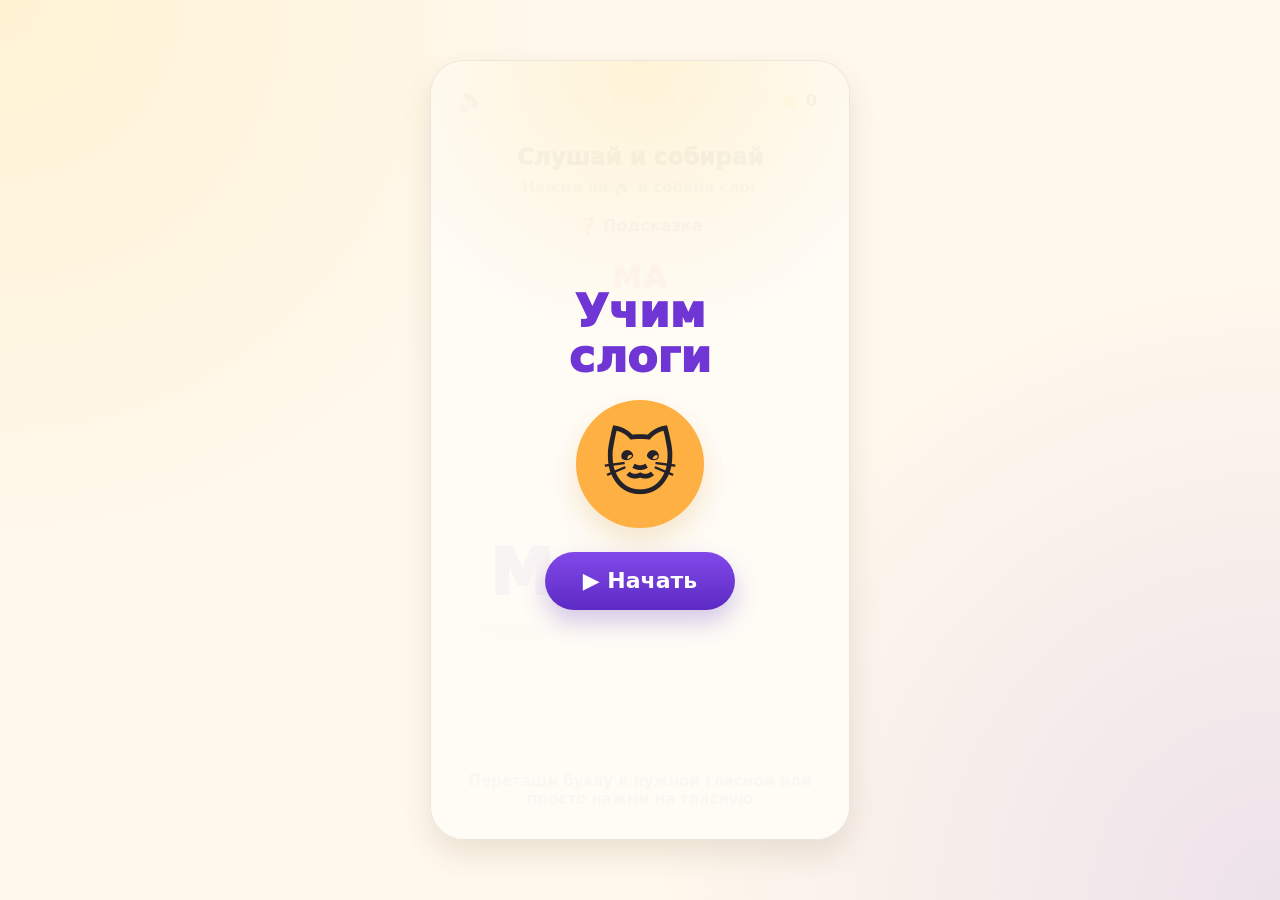
==== index.html @ 15b6632c "Rename syllable_trainer_audio_mvp_v4_hint_success.html to index.html" ====
<!doctype html>
<html lang="ru">
<head>
  <meta charset="utf-8" />
  <meta name="viewport" content="width=device-width, initial-scale=1, viewport-fit=cover" />
  <title>Учим слоги — audio MVP</title>
  <style>
    :root {
      --bg: #fff8ec;
      --card: #ffffff;
      --ink: #23212a;
      --muted: #8a8494;
      --purple: #6f35d5;
      --purple-dark: #4c21a2;
      --red: #f24a5b;
      --blue: #3495e7;
      --green: #30b864;
      --yellow: #ffc83d;
      --soft-shadow: 0 14px 30px rgba(92, 67, 25, .12);
      --border: rgba(75, 57, 24, .12);
    }

    * { box-sizing: border-box; -webkit-tap-highlight-color: transparent; }

    html, body {
      margin: 0;
      height: 100%;
      overflow: hidden;
      background:
        radial-gradient(circle at top left, rgba(255, 222, 123, .22), transparent 36%),
        radial-gradient(circle at bottom right, rgba(122, 75, 221, .13), transparent 40%),
        var(--bg);
      font-family: system-ui, -apple-system, BlinkMacSystemFont, "Segoe UI", sans-serif;
      color: var(--ink);
      user-select: none;
      touch-action: none;
    }

    button {
      font: inherit;
      border: 0;
      cursor: pointer;
      touch-action: manipulation;
    }

    .app {
      height: 100dvh;
      width: 100vw;
      display: grid;
      place-items: center;
      padding: 14px;
    }

    .screen {
      width: min(420px, 100%);
      height: min(780px, 100%);
      min-height: 620px;
      background: rgba(255, 254, 249, .86);
      border: 1px solid var(--border);
      border-radius: 34px;
      box-shadow: var(--soft-shadow);
      overflow: hidden;
      position: relative;
      display: flex;
      flex-direction: column;
    }

    .topbar {
      height: 72px;
      display: grid;
      grid-template-columns: 56px 1fr auto;
      align-items: center;
      gap: 10px;
      padding: 14px 18px 8px;
    }

    .round-btn {
      width: 46px;
      height: 46px;
      border-radius: 50%;
      background: var(--card);
      box-shadow: 0 7px 16px rgba(84, 49, 143, .14);
      color: var(--purple);
      font-size: 24px;
      display: grid;
      place-items: center;
    }

    .score {
      background: var(--card);
      border: 1px solid var(--border);
      border-radius: 999px;
      padding: 8px 13px;
      font-weight: 800;
      display: flex;
      align-items: center;
      gap: 6px;
      box-shadow: 0 7px 14px rgba(84, 49, 143, .08);
    }

    .dots {
      display: flex;
      justify-content: center;
      gap: 7px;
    }

    .dot {
      width: 11px;
      height: 11px;
      border-radius: 999px;
      background: #ded9e5;
    }
    .dot.done { background: var(--purple); }

    .prompt {
      text-align: center;
      margin: 12px 22px 4px;
      min-height: 118px;
      display: grid;
      place-items: center;
      gap: 8px;
    }

    .prompt-title {
      font-size: 23px;
      line-height: 1.1;
      font-weight: 950;
      color: var(--ink);
    }

    .prompt-subtitle {
      font-size: 15px;
      line-height: 1.2;
      color: var(--muted);
      font-weight: 700;
    }

    .hint-toggle {
      min-height: 42px;
      border-radius: 999px;
      padding: 10px 16px;
      background: rgba(111, 53, 213, .08);
      color: var(--purple);
      border: 1px solid rgba(111, 53, 213, .14);
      font-weight: 850;
      display: inline-flex;
      align-items: center;
      justify-content: center;
      gap: 8px;
      box-shadow: 0 8px 16px rgba(84, 49, 143, .08);
    }

    .hint-answer {
      min-width: 86px;
      min-height: 44px;
      padding: 8px 18px;
      border-radius: 16px;
      background: var(--card);
      color: var(--red);
      border: 1px solid rgba(87, 65, 100, .08);
      box-shadow: 0 10px 18px rgba(43, 25, 72, .08);
      font-size: 30px;
      line-height: 1;
      font-weight: 950;
      letter-spacing: 2px;
      display: grid;
      place-items: center;
    }


    .playfield {
      position: relative;
      flex: 1;
      min-height: 420px;
      padding: 10px 22px 20px;
    }

    .source-wrap {
      position: absolute;
      left: 34px;
      top: 50%;
      transform: translateY(-50%);
      width: 112px;
      height: 112px;
      display: grid;
      place-items: center;
    }

    .letter-card {
      width: 104px;
      height: 104px;
      border-radius: 24px;
      background: var(--card);
      box-shadow: 0 12px 24px rgba(43, 25, 72, .13);
      border: 1px solid rgba(87, 65, 100, .08);
      display: grid;
      place-items: center;
      font-size: 64px;
      line-height: 1;
      font-weight: 950;
      cursor: grab;
      position: relative;
      z-index: 3;
    }

    .letter-card.dragging {
      cursor: grabbing;
      transform: scale(1.05);
      z-index: 30;
      box-shadow: 0 20px 40px rgba(43, 25, 72, .18);
    }

    .consonant { color: var(--purple); text-shadow: 0 2px 0 rgba(0,0,0,.04); }

    .options {
      position: absolute;
      right: 34px;
      top: 50%;
      transform: translateY(-50%);
      display: grid;
      gap: 16px;
      align-content: center;
    }

    .option {
      width: 104px;
      height: 104px;
      border-radius: 24px;
      background: var(--card);
      box-shadow: 0 12px 24px rgba(43, 25, 72, .12);
      border: 2px solid transparent;
      display: grid;
      place-items: center;
      font-size: 64px;
      line-height: 1;
      font-weight: 950;
      transition: transform .12s ease, border-color .12s ease, background .12s ease;
    }

    .option:nth-child(1) { color: var(--red); }
    .option:nth-child(2) { color: var(--blue); }
    .option:nth-child(3) { color: var(--green); }

    .option.hot {
      transform: scale(1.06);
      border-color: rgba(111, 53, 213, .35);
      background: #fbf8ff;
    }

    .hint {
      position: absolute;
      left: 26px;
      right: 26px;
      bottom: 24px;
      min-height: 50px;
      display: grid;
      place-items: center;
      color: var(--muted);
      font-size: 15px;
      font-weight: 700;
      text-align: center;
    }

    .result-card {
      position: absolute;
      left: 50%;
      top: 135px;
      transform: translateX(-50%);
      min-width: 196px;
      min-height: 130px;
      padding: 20px 24px;
      border-radius: 26px;
      background: var(--card);
      box-shadow: 0 16px 32px rgba(43, 25, 72, .14);
      border: 1px solid rgba(87, 65, 100, .08);
      display: none;
      place-items: center;
      text-align: center;
      z-index: 50;
    }

    .result-card.show { display: grid; animation: pop .24s ease both; }

    .result-syllable {
      font-size: 74px;
      line-height: 1;
      font-weight: 950;
      letter-spacing: 3px;
      margin-bottom: 10px;
    }
    .result-syllable .c { color: var(--purple); }
    .result-syllable .v1 { color: var(--red); }
    .result-syllable .v2 { color: var(--blue); }
    .result-syllable .v3 { color: var(--green); }

    .result-text {
      font-size: 20px;
      font-weight: 850;
    }

    .result-text.good { color: var(--purple-dark); }
    .result-text.bad { color: #cc4150; }

    .star-burst {
      position: absolute;
      inset: 0;
      pointer-events: none;
      display: none;
      z-index: 49;
    }
    .star-burst.show { display: block; }
    .burst-star {
      position: absolute;
      font-size: 26px;
      animation: twinkle .65s ease both;
    }

    .mini-pause, .start-screen {
      position: absolute;
      inset: 0;
      z-index: 90;
      background:
        radial-gradient(circle at top, rgba(255, 211, 103, .22), transparent 35%),
        rgba(255, 252, 246, .96);
      display: grid;
      place-items: center;
      padding: 26px;
      text-align: center;
    }

    .mini-pause[hidden], .start-screen[hidden] { display: none; }

    .start-title, .pause-title {
      font-size: 44px;
      line-height: 1.02;
      font-weight: 950;
      color: var(--purple);
      margin: 0 0 20px;
    }

    .cat {
      width: 128px;
      height: 128px;
      border-radius: 50%;
      background: #ffb042;
      display: grid;
      place-items: center;
      font-size: 72px;
      margin: 8px auto 24px;
      box-shadow: 0 14px 28px rgba(198, 125, 17, .18);
    }

    .primary {
      min-width: 190px;
      min-height: 58px;
      border-radius: 999px;
      padding: 15px 28px;
      background: linear-gradient(180deg, #8249e9, #5c2ac4);
      color: white;
      font-size: 22px;
      font-weight: 850;
      box-shadow: 0 12px 24px rgba(89, 43, 189, .25);
    }

    .secondary-row {
      display: flex;
      gap: 12px;
      justify-content: center;
      flex-wrap: wrap;
    }

    .secondary {
      min-height: 48px;
      border-radius: 999px;
      padding: 12px 18px;
      background: var(--card);
      color: var(--purple-dark);
      font-weight: 850;
      box-shadow: 0 8px 18px rgba(84, 49, 143, .12);
    }

    .pause-score {
      display: inline-flex;
      align-items: center;
      justify-content: center;
      gap: 8px;
      background: white;
      border: 1px solid var(--border);
      border-radius: 26px;
      padding: 15px 24px;
      font-size: 34px;
      font-weight: 950;
      margin-bottom: 28px;
      box-shadow: 0 10px 22px rgba(43, 25, 72, .10);
    }

    .screen.shake { animation: shake .28s ease both; }

    @keyframes pop {
      from { opacity: 0; transform: translateX(-50%) scale(.86); }
      to { opacity: 1; transform: translateX(-50%) scale(1); }
    }

    @keyframes twinkle {
      from { opacity: 0; transform: scale(.4) translateY(10px); }
      45% { opacity: 1; }
      to { opacity: 0; transform: scale(1.25) translateY(-12px); }
    }

    @keyframes shake {
      0%, 100% { transform: translateX(0); }
      25% { transform: translateX(-5px); }
      50% { transform: translateX(5px); }
      75% { transform: translateX(-3px); }
    }

    @media (max-height: 680px) {
      .screen { min-height: 560px; }
      .prompt { margin-top: 4px; min-height: 104px; }
      .prompt-title { font-size: 21px; }
      .letter-card, .option { width: 92px; height: 92px; font-size: 58px; }
      .source-wrap { width: 96px; height: 96px; }
      .result-card { top: 104px; }
    }
  </style>
</head>

<body>
  <main class="app">
    <section class="screen" id="screen">
      <div class="topbar">
        <button class="round-btn" id="speakBtn" aria-label="Повторить задание">🔊</button>
        <div class="dots" id="dots" aria-hidden="true"></div>
        <div class="score" aria-label="Звёзды"><span>⭐</span><span id="score">0</span></div>
      </div>

      <div class="prompt" id="prompt">
        <div class="prompt-title">Слушай и собирай</div>
        <div class="prompt-subtitle">Нажми на 🔊 и собери слог</div>
        <button class="hint-toggle" id="hintToggle" type="button">❓ Подсказка</button>
        <div class="hint-answer" id="hintAnswer" hidden>МА</div>
      </div>

      <div class="playfield" id="playfield">
        <div class="source-wrap" id="sourceWrap">
          <div class="letter-card consonant" id="sourceLetter">М</div>
        </div>

        <div class="options" id="options"></div>

        <div class="hint" id="hint">Перетащи букву к нужной гласной или просто нажми на гласную</div>

        <div class="result-card" id="resultCard">
          <div>
            <div class="result-syllable" id="resultSyllable"></div>
            <div class="result-text" id="resultText"></div>
          </div>
        </div>

        <div class="star-burst" id="starBurst"></div>
      </div>

      <div class="start-screen" id="startScreen">
        <div>
          <h1 class="start-title">Учим<br>слоги</h1>
          <div class="cat">🐱</div>
          <button class="primary" id="startBtn">▶ Начать</button>
        </div>
      </div>

      <div class="mini-pause" id="miniPause" hidden>
        <div>
          <h2 class="pause-title">Молодец!</h2>
          <div class="cat">🐱</div>
          <div class="pause-score"><span>⭐</span><span id="pauseScore">0</span></div>
          <div class="secondary-row">
            <button class="secondary" id="againBtn">↻ Ещё раз</button>
            <button class="primary" id="continueBtn">Дальше</button>
          </div>
        </div>
      </div>
    </section>
  </main>

<script>
(() => {
  const consonants = ["М", "Б", "П", "Л", "С"];
  const vowels = ["А", "О", "У", "И"];
  const sessionLength = 7;

  // Файлы должны лежать рядом с HTML в папке audio/
  // Пример: index.html + audio/ma.mp3
  const audioMap = {
    make_syllable: "audio/make_syllable.mp3",
    need: "audio/need.mp3",
    success: "audio/success.mp3",

    "МА": "audio/ma.mp3",
    "МО": "audio/mo.mp3",
    "МУ": "audio/mu.mp3",
    "МИ": "audio/mi.mp3",

    "БА": "audio/ba.mp3",
    "БО": "audio/bo.mp3",
    "БУ": "audio/bu.mp3",
    "БИ": "audio/bi.mp3",

    "ПА": "audio/pa.mp3",
    "ПО": "audio/po.mp3",
    "ПУ": "audio/pu.mp3",
    "ПИ": "audio/pi.mp3",

    "ЛА": "audio/la.mp3",
    "ЛО": "audio/lo.mp3",
    "ЛУ": "audio/lu.mp3",
    "ЛИ": "audio/li.mp3",

    "СА": "audio/sa.mp3",
    "СО": "audio/so.mp3",
    "СУ": "audio/su.mp3",
    "СИ": "audio/si.mp3"
  };

  const state = {
    score: 0,
    step: 0,
    task: null,
    locked: false,
    drag: null,
    lastTaskKey: null,
    sequenceToken: 0,
    currentAudio: null,
    hintOpen: false,
  };

  const els = {
    screen: document.getElementById("screen"),
    speakBtn: document.getElementById("speakBtn"),
    dots: document.getElementById("dots"),
    score: document.getElementById("score"),
    prompt: document.getElementById("prompt"),
    hintToggle: document.getElementById("hintToggle"),
    hintAnswer: document.getElementById("hintAnswer"),
    sourceWrap: document.getElementById("sourceWrap"),
    sourceLetter: document.getElementById("sourceLetter"),
    options: document.getElementById("options"),
    resultCard: document.getElementById("resultCard"),
    resultSyllable: document.getElementById("resultSyllable"),
    resultText: document.getElementById("resultText"),
    starBurst: document.getElementById("starBurst"),
    startScreen: document.getElementById("startScreen"),
    startBtn: document.getElementById("startBtn"),
    miniPause: document.getElementById("miniPause"),
    pauseScore: document.getElementById("pauseScore"),
    continueBtn: document.getElementById("continueBtn"),
    againBtn: document.getElementById("againBtn"),
  };

  function shuffle(array) {
    const a = [...array];
    for (let i = a.length - 1; i > 0; i--) {
      const j = Math.floor(Math.random() * (i + 1));
      [a[i], a[j]] = [a[j], a[i]];
    }
    return a;
  }

  function pickDifferent(list, except) {
    const filtered = list.filter(x => x !== except);
    return filtered[Math.floor(Math.random() * filtered.length)];
  }

  function generateTask() {
    let consonant, correct, wrong, key;

    // Небольшая защита от полного повтора предыдущего задания
    for (let i = 0; i < 10; i++) {
      consonant = consonants[Math.floor(Math.random() * consonants.length)];
      correct = vowels[Math.floor(Math.random() * vowels.length)];
      wrong = pickDifferent(vowels, correct);
      key = consonant + correct + wrong;
      if (key !== state.lastTaskKey) break;
    }

    state.lastTaskKey = key;

    // Иногда 3 варианта, чаще 2.
    let options = [correct, wrong];
    if (Math.random() < 0.25) {
      const third = vowels.find(v => v !== correct && v !== wrong);
      options.push(third);
    }

    return {
      consonant,
      correct,
      target: consonant + correct,
      options: shuffle(options)
    };
  }

  function renderDots() {
    els.dots.innerHTML = "";
    for (let i = 0; i < sessionLength; i++) {
      const dot = document.createElement("div");
      dot.className = "dot" + (i < state.step ? " done" : "");
      els.dots.appendChild(dot);
    }
  }


  function resetHint(target) {
    state.hintOpen = false;
    els.hintAnswer.hidden = true;
    els.hintAnswer.textContent = target;
    els.hintToggle.innerHTML = "❓ Подсказка";
    els.hintToggle.setAttribute("aria-expanded", "false");
  }

  function toggleHint() {
    if (!state.task) return;
    state.hintOpen = !state.hintOpen;
    els.hintAnswer.hidden = !state.hintOpen;
    els.hintAnswer.textContent = state.task.target;
    els.hintToggle.innerHTML = state.hintOpen ? "❓ Скрыть подсказку" : "❓ Подсказка";
    els.hintToggle.setAttribute("aria-expanded", state.hintOpen ? "true" : "false");
  }

  function renderTask(task) {
    state.task = task;
    state.locked = false;

    resetHint(task.target);
    els.sourceLetter.textContent = task.consonant;
    resetSourcePosition();

    els.options.innerHTML = "";
    task.options.forEach(vowel => {
      const btn = document.createElement("button");
      btn.className = "option";
      btn.type = "button";
      btn.textContent = vowel;
      btn.dataset.vowel = vowel;
      btn.addEventListener("click", () => choose(vowel));
      els.options.appendChild(btn);
    });

    els.resultCard.classList.remove("show");
    els.starBurst.classList.remove("show");
    renderDots();
    playTaskAudio(task.target);
  }


  function wait(ms) {
    return new Promise(resolve => setTimeout(resolve, ms));
  }

  function stopAudioSequence() {
    state.sequenceToken++;
    if (state.currentAudio) {
      try {
        state.currentAudio.pause();
        state.currentAudio.currentTime = 0;
      } catch (e) {}
      state.currentAudio = null;
    }
  }

  function playAudio(key) {
    const src = audioMap[key];

    if (!src) {
      console.warn("No audio source for key:", key);
      return Promise.resolve();
    }

    return new Promise(resolve => {
      const audio = new Audio(src);
      audio.preload = "auto";
      state.currentAudio = audio;

      let done = false;
      const finish = () => {
        if (done) return;
        done = true;
        clearTimeout(fallbackTimer);
        if (state.currentAudio === audio) state.currentAudio = null;
        resolve();
      };

      // Нормальная логика ждёт ended/error. Таймер — только страховка,
      // чтобы приложение не зависло, если браузер не отдаст событие.
      const fallbackTimer = setTimeout(finish, 5000);

      audio.addEventListener("ended", finish, { once: true });
      audio.addEventListener("error", () => {
        console.warn("Audio failed:", key, src);
        finish();
      }, { once: true });

      const playPromise = audio.play();
      if (playPromise && typeof playPromise.catch === "function") {
        playPromise.catch(err => {
          console.warn("Audio play blocked/failed:", key, err);
          finish();
        });
      }
    });
  }

  async function playSequence(keys, pauseMs = 120) {
    const token = ++state.sequenceToken;

    for (const key of keys) {
      if (token !== state.sequenceToken) return;
      await playAudio(key);
      if (token !== state.sequenceToken) return;
      await wait(pauseMs);
    }
  }

  function playTaskAudio(target) {
    return playSequence(["make_syllable", target], 130);
  }

  function playSuccessAudio(syllable) {
    return playSequence([syllable], 0);
  }

  function playErrorAudio(actual, target) {
    // "МИ. Нужно МА."
    return playSequence([actual, "need", target], 170);
  }

  function preloadAudio() {
    Object.values(audioMap).forEach(src => {
      const audio = new Audio(src);
      audio.preload = "auto";
      audio.load();
    });
  }

  function coloredSyllable(consonant, vowel) {
    const optionIndex = state.task.options.indexOf(vowel);
    const cls = optionIndex === 0 ? "v1" : optionIndex === 1 ? "v2" : "v3";
    return `<span class="c">${consonant}</span><span class="${cls}">${vowel}</span>`;
  }

  async function choose(vowel) {
    if (state.locked) return;
    state.locked = true;
    stopAudioSequence();

    clearHotOptions();

    const syllable = state.task.consonant + vowel;
    const target = state.task.target;
    const isCorrect = vowel === state.task.correct;

    els.resultSyllable.innerHTML = coloredSyllable(state.task.consonant, vowel);
    els.resultCard.classList.add("show");

    if (isCorrect) {
      els.resultText.className = "result-text good";
      els.resultText.textContent = syllable;
      state.score += 1;
      state.step += 1;
      els.score.textContent = state.score;
      burst();

      // Ждём фактического окончания файла слога.
      await playSuccessAudio(syllable);
      await wait(250);

      if (state.step >= sessionLength) {
        showPause();
        await playAudio("success");
      } else {
        renderTask(generateTask());
      }
    } else {
      els.resultText.className = "result-text bad";
      els.resultText.textContent = `Нужно ${target}`;
      els.screen.classList.add("shake");

      // Ждём полную цепочку: [ошибочный слог] → [need] → [цель].
      // Никаких фиксированных 1500 мс.
      await playErrorAudio(syllable, target);
      await wait(250);

      els.screen.classList.remove("shake");
      els.resultCard.classList.remove("show");
      resetSourcePosition();
      state.locked = false;

      // Повтор задания начинается только после полного окончания ошибки.
      await playTaskAudio(target);
    }
  }

  function burst() {
    els.starBurst.innerHTML = "";
    const positions = [
      [20, 24], [72, 20], [18, 58], [78, 56], [48, 16], [52, 64]
    ];
    positions.forEach(([x, y], i) => {
      const star = document.createElement("div");
      star.className = "burst-star";
      star.textContent = "⭐";
      star.style.left = `${x}%`;
      star.style.top = `${y}%`;
      star.style.animationDelay = `${i * 45}ms`;
      els.starBurst.appendChild(star);
    });
    els.starBurst.classList.add("show");
    setTimeout(() => els.starBurst.classList.remove("show"), 750);
  }

  function showPause() {
    renderDots();
    els.pauseScore.textContent = state.score;
    els.miniPause.hidden = false;
  }

  function newSession(resetScore = false) {
    if (resetScore) state.score = 0;
    state.step = 0;
    els.score.textContent = state.score;
    els.miniPause.hidden = true;
    renderTask(generateTask());
  }

  function resetSourcePosition() {
    els.sourceLetter.style.transform = "";
    els.sourceLetter.classList.remove("dragging");
  }

  function clearHotOptions() {
    els.options.querySelectorAll(".option").forEach(o => o.classList.remove("hot"));
  }

  function optionAtPoint(x, y) {
    const options = [...els.options.querySelectorAll(".option")];
    return options.find(el => {
      const r = el.getBoundingClientRect();
      return x >= r.left && x <= r.right && y >= r.top && y <= r.bottom;
    });
  }

  function getClientPoint(e) {
    const touch = e.changedTouches && e.changedTouches[0];
    if (touch) return { x: touch.clientX, y: touch.clientY };
    return { x: e.clientX, y: e.clientY };
  }

  function beginDrag(x, y, pointerId = "touch") {
    if (state.locked) return;

    const r = els.sourceLetter.getBoundingClientRect();
    state.drag = {
      pointerId,
      startX: x,
      startY: y,
      baseLeft: r.left,
      baseTop: r.top,
    };

    els.sourceLetter.classList.add("dragging");
  }

  function moveDrag(x, y, pointerId = "touch") {
    if (!state.drag || state.drag.pointerId !== pointerId || state.locked) return;

    const dx = x - state.drag.startX;
    const dy = y - state.drag.startY;

    els.sourceLetter.style.transform = `translate(${dx}px, ${dy}px) scale(1.05)`;

    clearHotOptions();
    const hot = optionAtPoint(x, y);
    if (hot) hot.classList.add("hot");
  }

  function endDrag(x, y, pointerId = "touch") {
    if (!state.drag || state.drag.pointerId !== pointerId || state.locked) return;

    const target = optionAtPoint(x, y);
    state.drag = null;
    els.sourceLetter.classList.remove("dragging");

    if (target) {
      // Важно: на iOS Safari этот вызов происходит прямо внутри touchend.
      // Так audio.play() чаще считается результатом пользовательского действия.
      choose(target.dataset.vowel);
    } else {
      resetSourcePosition();
      clearHotOptions();
    }
  }

  function onPointerDown(e) {
    // На iOS Safari есть отдельные touch handlers ниже.
    // Чтобы не было двойной обработки, pointer-ветку используем в основном для мыши/стилуса/desktop.
    if (e.pointerType === "touch") return;
    if (state.locked) return;
    e.preventDefault();

    beginDrag(e.clientX, e.clientY, e.pointerId);
    els.sourceLetter.setPointerCapture(e.pointerId);
  }

  function onPointerMove(e) {
    if (e.pointerType === "touch") return;
    if (!state.drag || state.drag.pointerId !== e.pointerId || state.locked) return;
    e.preventDefault();

    moveDrag(e.clientX, e.clientY, e.pointerId);
  }

  function onPointerUp(e) {
    if (e.pointerType === "touch") return;
    if (!state.drag || state.drag.pointerId !== e.pointerId || state.locked) return;
    e.preventDefault();

    endDrag(e.clientX, e.clientY, e.pointerId);
  }

  function onTouchStart(e) {
    if (state.locked) return;
    e.preventDefault();

    const p = getClientPoint(e);
    beginDrag(p.x, p.y, "touch");
  }

  function onTouchMove(e) {
    if (!state.drag || state.drag.pointerId !== "touch" || state.locked) return;
    e.preventDefault();

    const p = getClientPoint(e);
    moveDrag(p.x, p.y, "touch");
  }

  function onTouchEnd(e) {
    if (!state.drag || state.drag.pointerId !== "touch" || state.locked) return;
    e.preventDefault();

    const p = getClientPoint(e);
    endDrag(p.x, p.y, "touch");
  }

  els.sourceLetter.addEventListener("pointerdown", onPointerDown);
  els.sourceLetter.addEventListener("pointermove", onPointerMove);
  els.sourceLetter.addEventListener("pointerup", onPointerUp);
  els.sourceLetter.addEventListener("pointercancel", onPointerUp);

  // iOS Safari надёжнее считает touchend прямым пользовательским действием для аудио.
  els.sourceLetter.addEventListener("touchstart", onTouchStart, { passive: false });
  els.sourceLetter.addEventListener("touchmove", onTouchMove, { passive: false });
  els.sourceLetter.addEventListener("touchend", onTouchEnd, { passive: false });
  els.sourceLetter.addEventListener("touchcancel", onTouchEnd, { passive: false });

  els.speakBtn.addEventListener("click", () => {
    if (state.task) {
      stopAudioSequence();
      playTaskAudio(state.task.target);
    }
  });

  els.hintToggle.addEventListener("click", () => {
    toggleHint();
  });

  els.startBtn.addEventListener("click", () => {
    preloadAudio();
    els.startScreen.hidden = true;
    newSession(true);
  });

  els.continueBtn.addEventListener("click", () => newSession(false));
  els.againBtn.addEventListener("click", () => newSession(true));

  renderDots();
})();
</script>
</body>
</html>
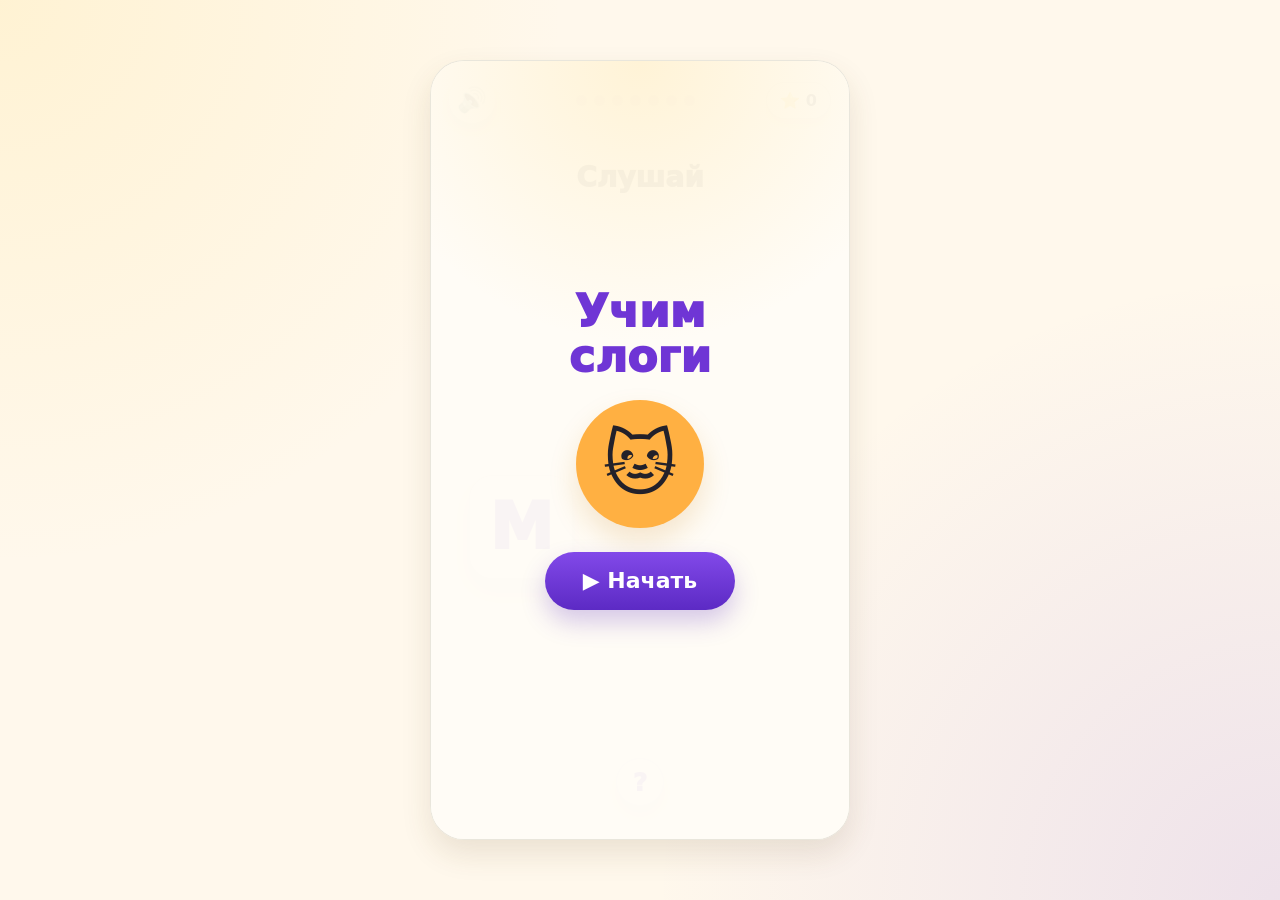
==== commit 2c970f50: "Rename syllable_trainer_audio_mvp_v6_hint_flash.html to index.html" ====
--- a/index.html
+++ b/index.html
@@ -114,57 +114,17 @@
 
     .prompt {
       text-align: center;
-      margin: 12px 22px 4px;
-      min-height: 118px;
-      display: grid;
-      place-items: center;
-      gap: 8px;
+      margin: 8px 22px 0;
+      min-height: 74px;
+      display: grid;
+      place-items: center;
     }
 
     .prompt-title {
-      font-size: 23px;
+      font-size: 28px;
       line-height: 1.1;
       font-weight: 950;
       color: var(--ink);
-    }
-
-    .prompt-subtitle {
-      font-size: 15px;
-      line-height: 1.2;
-      color: var(--muted);
-      font-weight: 700;
-    }
-
-    .hint-toggle {
-      min-height: 42px;
-      border-radius: 999px;
-      padding: 10px 16px;
-      background: rgba(111, 53, 213, .08);
-      color: var(--purple);
-      border: 1px solid rgba(111, 53, 213, .14);
-      font-weight: 850;
-      display: inline-flex;
-      align-items: center;
-      justify-content: center;
-      gap: 8px;
-      box-shadow: 0 8px 16px rgba(84, 49, 143, .08);
-    }
-
-    .hint-answer {
-      min-width: 86px;
-      min-height: 44px;
-      padding: 8px 18px;
-      border-radius: 16px;
-      background: var(--card);
-      color: var(--red);
-      border: 1px solid rgba(87, 65, 100, .08);
-      box-shadow: 0 10px 18px rgba(43, 25, 72, .08);
-      font-size: 30px;
-      line-height: 1;
-      font-weight: 950;
-      letter-spacing: 2px;
-      display: grid;
-      place-items: center;
     }
 
 
@@ -184,6 +144,11 @@
       height: 112px;
       display: grid;
       place-items: center;
+      z-index: 20;
+    }
+
+    .source-wrap.dragging {
+      z-index: 80;
     }
 
     .letter-card {
@@ -220,6 +185,11 @@
       display: grid;
       gap: 16px;
       align-content: center;
+      z-index: 10;
+    }
+
+    .options.three {
+      gap: 10px;
     }
 
     .option {
@@ -241,24 +211,89 @@
     .option:nth-child(2) { color: var(--blue); }
     .option:nth-child(3) { color: var(--green); }
 
+    .options.three .option {
+      width: 94px;
+      height: 94px;
+      font-size: 58px;
+    }
+
     .option.hot {
       transform: scale(1.06);
       border-color: rgba(111, 53, 213, .35);
       background: #fbf8ff;
     }
 
+    .option.hint-hot {
+      transform: scale(1.08);
+      border-color: rgba(255, 200, 61, .95);
+      background: #fff7d6;
+      box-shadow: 0 16px 30px rgba(255, 200, 61, .24);
+    }
+
     .hint {
       position: absolute;
       left: 26px;
       right: 26px;
-      bottom: 24px;
+      bottom: 20px;
+      min-height: 74px;
+      display: grid;
+      place-items: center;
+      pointer-events: none;
+      z-index: 70;
+    }
+
+    .hint-toggle {
+      width: 48px;
+      height: 48px;
+      border-radius: 50%;
+      background: var(--card);
+      color: var(--purple);
+      border: 1px solid rgba(111, 53, 213, .16);
+      font-size: 25px;
+      line-height: 1;
+      font-weight: 950;
+      display: grid;
+      place-items: center;
+      box-shadow: 0 10px 20px rgba(84, 49, 143, .12);
+      pointer-events: auto;
+      transition: transform .12s ease, background .12s ease, box-shadow .12s ease;
+    }
+
+    .hint-toggle:active,
+    .hint-toggle.hint-active {
+      transform: scale(.95);
+      background: #fbf8ff;
+      box-shadow: 0 6px 14px rgba(84, 49, 143, .10);
+    }
+
+    .hint-answer {
+      position: absolute;
+      left: 50%;
+      bottom: 60px;
+      transform: translateX(-50%);
+      min-width: 86px;
       min-height: 50px;
-      display: grid;
-      place-items: center;
-      color: var(--muted);
-      font-size: 15px;
-      font-weight: 700;
-      text-align: center;
+      padding: 9px 18px;
+      border-radius: 18px;
+      background: var(--card);
+      color: var(--purple-dark);
+      border: 1px solid rgba(87, 65, 100, .08);
+      box-shadow: 0 14px 28px rgba(43, 25, 72, .12);
+      font-size: 32px;
+      line-height: 1;
+      font-weight: 950;
+      letter-spacing: 2px;
+      display: grid;
+      place-items: center;
+      pointer-events: none;
+    }
+
+    .hint-answer[hidden] {
+      display: none !important;
+    }
+
+    .hint-answer.flash {
+      animation: hintFlash 1.35s ease both;
     }
 
     .result-card {
@@ -407,6 +442,13 @@
       to { opacity: 0; transform: scale(1.25) translateY(-12px); }
     }
 
+    @keyframes hintFlash {
+      from { opacity: 0; transform: translateX(-50%) translateY(8px) scale(.9); }
+      15% { opacity: 1; transform: translateX(-50%) translateY(0) scale(1); }
+      78% { opacity: 1; transform: translateX(-50%) translateY(0) scale(1); }
+      to { opacity: 0; transform: translateX(-50%) translateY(-6px) scale(.96); }
+    }
+
     @keyframes shake {
       0%, 100% { transform: translateX(0); }
       25% { transform: translateX(-5px); }
@@ -416,9 +458,11 @@
 
     @media (max-height: 680px) {
       .screen { min-height: 560px; }
-      .prompt { margin-top: 4px; min-height: 104px; }
-      .prompt-title { font-size: 21px; }
+      .prompt { margin-top: 4px; min-height: 58px; }
+      .prompt-title { font-size: 25px; }
       .letter-card, .option { width: 92px; height: 92px; font-size: 58px; }
+      .options.three .option { width: 84px; height: 84px; font-size: 52px; }
+      .options.three { gap: 8px; }
       .source-wrap { width: 96px; height: 96px; }
       .result-card { top: 104px; }
     }
@@ -435,10 +479,7 @@
       </div>
 
       <div class="prompt" id="prompt">
-        <div class="prompt-title">Слушай и собирай</div>
-        <div class="prompt-subtitle">Нажми на 🔊 и собери слог</div>
-        <button class="hint-toggle" id="hintToggle" type="button">❓ Подсказка</button>
-        <div class="hint-answer" id="hintAnswer" hidden>МА</div>
+        <div class="prompt-title">Слушай</div>
       </div>
 
       <div class="playfield" id="playfield">
@@ -448,7 +489,10 @@
 
         <div class="options" id="options"></div>
 
-        <div class="hint" id="hint">Перетащи букву к нужной гласной или просто нажми на гласную</div>
+        <div class="hint" id="hint">
+          <button class="hint-toggle" id="hintToggle" type="button" aria-label="Подсказка" aria-expanded="false">?</button>
+          <div class="hint-answer" id="hintAnswer" hidden></div>
+        </div>
 
         <div class="result-card" id="resultCard">
           <div>
@@ -530,7 +574,7 @@
     lastTaskKey: null,
     sequenceToken: 0,
     currentAudio: null,
-    hintOpen: false,
+    hintTimer: null,
   };
 
   const els = {
@@ -587,7 +631,8 @@
     // Иногда 3 варианта, чаще 2.
     let options = [correct, wrong];
     if (Math.random() < 0.25) {
-      const third = vowels.find(v => v !== correct && v !== wrong);
+      const remaining = vowels.filter(v => v !== correct && v !== wrong);
+      const third = remaining[Math.floor(Math.random() * remaining.length)];
       options.push(third);
     }
 
@@ -610,20 +655,48 @@
 
 
   function resetHint(target) {
-    state.hintOpen = false;
+    if (state.hintTimer) clearTimeout(state.hintTimer);
+    state.hintTimer = null;
     els.hintAnswer.hidden = true;
+    els.hintAnswer.classList.remove("flash");
     els.hintAnswer.textContent = target;
-    els.hintToggle.innerHTML = "❓ Подсказка";
+    els.hintToggle.classList.remove("hint-active");
     els.hintToggle.setAttribute("aria-expanded", "false");
-  }
-
-  function toggleHint() {
-    if (!state.task) return;
-    state.hintOpen = !state.hintOpen;
-    els.hintAnswer.hidden = !state.hintOpen;
+    clearHintHighlight();
+  }
+
+  function clearHintHighlight() {
+    els.options.querySelectorAll(".hint-hot").forEach(o => o.classList.remove("hint-hot"));
+  }
+
+  function hideHint() {
+    if (state.hintTimer) clearTimeout(state.hintTimer);
+    state.hintTimer = null;
+    els.hintAnswer.hidden = true;
+    els.hintAnswer.classList.remove("flash");
+    els.hintToggle.classList.remove("hint-active");
+    els.hintToggle.setAttribute("aria-expanded", "false");
+    clearHintHighlight();
+  }
+
+  function showHint() {
+    if (!state.task || state.locked) return;
+
+    if (state.hintTimer) clearTimeout(state.hintTimer);
+    clearHintHighlight();
+
     els.hintAnswer.textContent = state.task.target;
-    els.hintToggle.innerHTML = state.hintOpen ? "❓ Скрыть подсказку" : "❓ Подсказка";
-    els.hintToggle.setAttribute("aria-expanded", state.hintOpen ? "true" : "false");
+    els.hintAnswer.hidden = false;
+    els.hintAnswer.classList.remove("flash");
+    void els.hintAnswer.offsetWidth;
+    els.hintAnswer.classList.add("flash");
+    els.hintToggle.classList.add("hint-active");
+    els.hintToggle.setAttribute("aria-expanded", "true");
+
+    const correctOption = els.options.querySelector(`.option[data-vowel="${state.task.correct}"]`);
+    if (correctOption) correctOption.classList.add("hint-hot");
+
+    state.hintTimer = setTimeout(hideHint, 1350);
   }
 
   function renderTask(task) {
@@ -634,6 +707,7 @@
     els.sourceLetter.textContent = task.consonant;
     resetSourcePosition();
 
+    els.options.className = "options" + (task.options.length === 3 ? " three" : "");
     els.options.innerHTML = "";
     task.options.forEach(vowel => {
       const btn = document.createElement("button");
@@ -694,6 +768,7 @@
       const fallbackTimer = setTimeout(finish, 5000);
 
       audio.addEventListener("ended", finish, { once: true });
+      audio.addEventListener("pause", finish, { once: true });
       audio.addEventListener("error", () => {
         console.warn("Audio failed:", key, src);
         finish();
@@ -728,6 +803,10 @@
     return playSequence([syllable], 0);
   }
 
+  function playFinalSuccessAudio() {
+    return playSequence(["success"], 0);
+  }
+
   function playErrorAudio(actual, target) {
     // "МИ. Нужно МА."
     return playSequence([actual, "need", target], 170);
@@ -751,6 +830,7 @@
     if (state.locked) return;
     state.locked = true;
     stopAudioSequence();
+    hideHint();
 
     clearHotOptions();
 
@@ -775,7 +855,7 @@
 
       if (state.step >= sessionLength) {
         showPause();
-        await playAudio("success");
+        await playFinalSuccessAudio();
       } else {
         renderTask(generateTask());
       }
@@ -824,6 +904,8 @@
   }
 
   function newSession(resetScore = false) {
+    stopAudioSequence();
+
     if (resetScore) state.score = 0;
     state.step = 0;
     els.score.textContent = state.score;
@@ -834,10 +916,11 @@
   function resetSourcePosition() {
     els.sourceLetter.style.transform = "";
     els.sourceLetter.classList.remove("dragging");
+    els.sourceWrap.classList.remove("dragging");
   }
 
   function clearHotOptions() {
-    els.options.querySelectorAll(".option").forEach(o => o.classList.remove("hot"));
+    els.options.querySelectorAll(".option").forEach(o => o.classList.remove("hot", "hint-hot"));
   }
 
   function optionAtPoint(x, y) {
@@ -867,6 +950,7 @@
     };
 
     els.sourceLetter.classList.add("dragging");
+    els.sourceWrap.classList.add("dragging");
   }
 
   function moveDrag(x, y, pointerId = "touch") {
@@ -962,14 +1046,14 @@
   els.sourceLetter.addEventListener("touchcancel", onTouchEnd, { passive: false });
 
   els.speakBtn.addEventListener("click", () => {
-    if (state.task) {
-      stopAudioSequence();
-      playTaskAudio(state.task.target);
-    }
+    if (state.locked || !state.task || !els.miniPause.hidden) return;
+
+    stopAudioSequence();
+    playTaskAudio(state.task.target);
   });
 
   els.hintToggle.addEventListener("click", () => {
-    toggleHint();
+    showHint();
   });
 
   els.startBtn.addEventListener("click", () => {
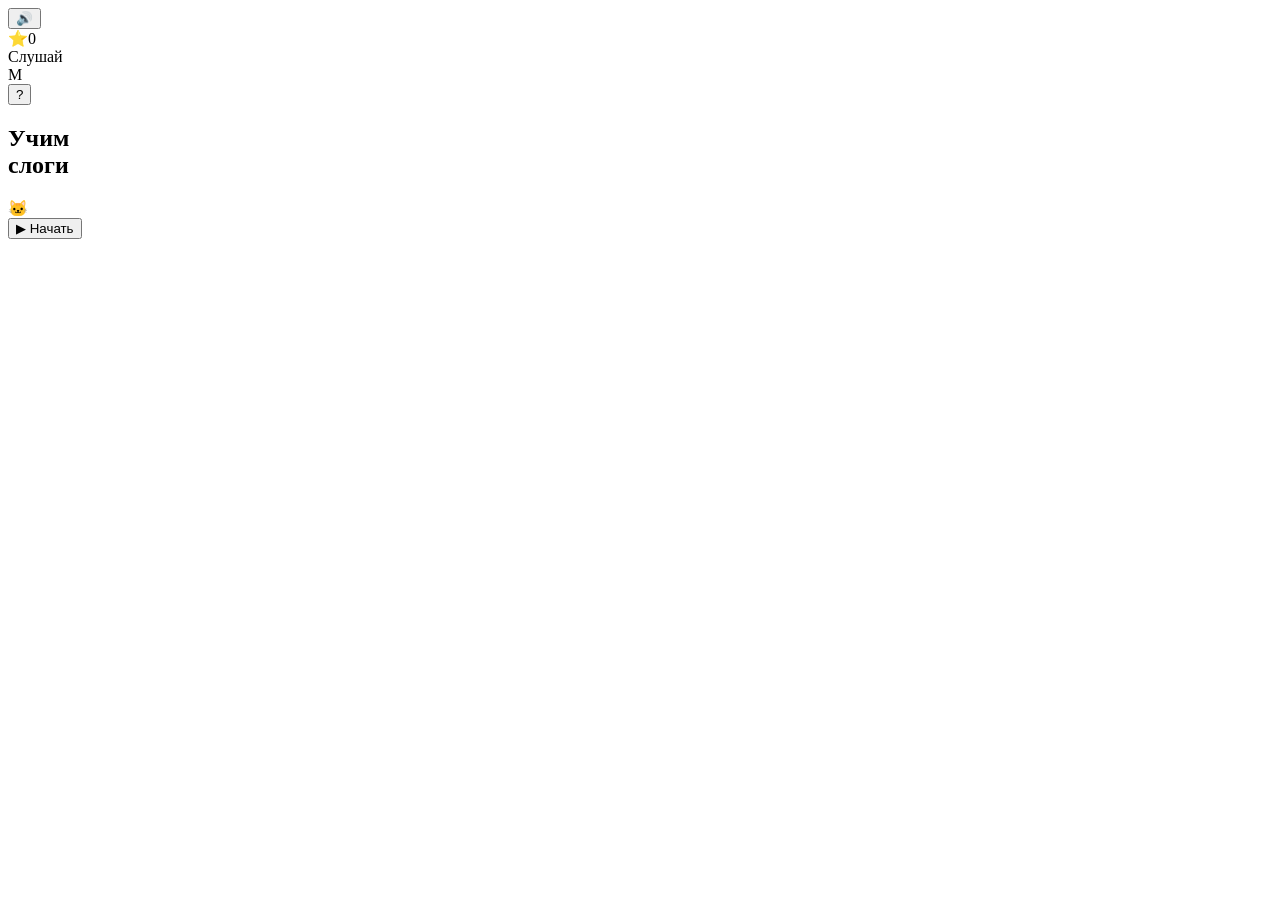
==== commit 0b3c1100: "Add files via upload" ====
--- a/index.html
+++ b/index.html
@@ -3,470 +3,8 @@
 <head>
   <meta charset="utf-8" />
   <meta name="viewport" content="width=device-width, initial-scale=1, viewport-fit=cover" />
-  <title>Учим слоги — audio MVP</title>
-  <style>
-    :root {
-      --bg: #fff8ec;
-      --card: #ffffff;
-      --ink: #23212a;
-      --muted: #8a8494;
-      --purple: #6f35d5;
-      --purple-dark: #4c21a2;
-      --red: #f24a5b;
-      --blue: #3495e7;
-      --green: #30b864;
-      --yellow: #ffc83d;
-      --soft-shadow: 0 14px 30px rgba(92, 67, 25, .12);
-      --border: rgba(75, 57, 24, .12);
-    }
-
-    * { box-sizing: border-box; -webkit-tap-highlight-color: transparent; }
-
-    html, body {
-      margin: 0;
-      height: 100%;
-      overflow: hidden;
-      background:
-        radial-gradient(circle at top left, rgba(255, 222, 123, .22), transparent 36%),
-        radial-gradient(circle at bottom right, rgba(122, 75, 221, .13), transparent 40%),
-        var(--bg);
-      font-family: system-ui, -apple-system, BlinkMacSystemFont, "Segoe UI", sans-serif;
-      color: var(--ink);
-      user-select: none;
-      touch-action: none;
-    }
-
-    button {
-      font: inherit;
-      border: 0;
-      cursor: pointer;
-      touch-action: manipulation;
-    }
-
-    .app {
-      height: 100dvh;
-      width: 100vw;
-      display: grid;
-      place-items: center;
-      padding: 14px;
-    }
-
-    .screen {
-      width: min(420px, 100%);
-      height: min(780px, 100%);
-      min-height: 620px;
-      background: rgba(255, 254, 249, .86);
-      border: 1px solid var(--border);
-      border-radius: 34px;
-      box-shadow: var(--soft-shadow);
-      overflow: hidden;
-      position: relative;
-      display: flex;
-      flex-direction: column;
-    }
-
-    .topbar {
-      height: 72px;
-      display: grid;
-      grid-template-columns: 56px 1fr auto;
-      align-items: center;
-      gap: 10px;
-      padding: 14px 18px 8px;
-    }
-
-    .round-btn {
-      width: 46px;
-      height: 46px;
-      border-radius: 50%;
-      background: var(--card);
-      box-shadow: 0 7px 16px rgba(84, 49, 143, .14);
-      color: var(--purple);
-      font-size: 24px;
-      display: grid;
-      place-items: center;
-    }
-
-    .score {
-      background: var(--card);
-      border: 1px solid var(--border);
-      border-radius: 999px;
-      padding: 8px 13px;
-      font-weight: 800;
-      display: flex;
-      align-items: center;
-      gap: 6px;
-      box-shadow: 0 7px 14px rgba(84, 49, 143, .08);
-    }
-
-    .dots {
-      display: flex;
-      justify-content: center;
-      gap: 7px;
-    }
-
-    .dot {
-      width: 11px;
-      height: 11px;
-      border-radius: 999px;
-      background: #ded9e5;
-    }
-    .dot.done { background: var(--purple); }
-
-    .prompt {
-      text-align: center;
-      margin: 8px 22px 0;
-      min-height: 74px;
-      display: grid;
-      place-items: center;
-    }
-
-    .prompt-title {
-      font-size: 28px;
-      line-height: 1.1;
-      font-weight: 950;
-      color: var(--ink);
-    }
-
-
-    .playfield {
-      position: relative;
-      flex: 1;
-      min-height: 420px;
-      padding: 10px 22px 20px;
-    }
-
-    .source-wrap {
-      position: absolute;
-      left: 34px;
-      top: 50%;
-      transform: translateY(-50%);
-      width: 112px;
-      height: 112px;
-      display: grid;
-      place-items: center;
-      z-index: 20;
-    }
-
-    .source-wrap.dragging {
-      z-index: 80;
-    }
-
-    .letter-card {
-      width: 104px;
-      height: 104px;
-      border-radius: 24px;
-      background: var(--card);
-      box-shadow: 0 12px 24px rgba(43, 25, 72, .13);
-      border: 1px solid rgba(87, 65, 100, .08);
-      display: grid;
-      place-items: center;
-      font-size: 64px;
-      line-height: 1;
-      font-weight: 950;
-      cursor: grab;
-      position: relative;
-      z-index: 3;
-    }
-
-    .letter-card.dragging {
-      cursor: grabbing;
-      transform: scale(1.05);
-      z-index: 30;
-      box-shadow: 0 20px 40px rgba(43, 25, 72, .18);
-    }
-
-    .consonant { color: var(--purple); text-shadow: 0 2px 0 rgba(0,0,0,.04); }
-
-    .options {
-      position: absolute;
-      right: 34px;
-      top: 50%;
-      transform: translateY(-50%);
-      display: grid;
-      gap: 16px;
-      align-content: center;
-      z-index: 10;
-    }
-
-    .options.three {
-      gap: 10px;
-    }
-
-    .option {
-      width: 104px;
-      height: 104px;
-      border-radius: 24px;
-      background: var(--card);
-      box-shadow: 0 12px 24px rgba(43, 25, 72, .12);
-      border: 2px solid transparent;
-      display: grid;
-      place-items: center;
-      font-size: 64px;
-      line-height: 1;
-      font-weight: 950;
-      transition: transform .12s ease, border-color .12s ease, background .12s ease;
-    }
-
-    .option:nth-child(1) { color: var(--red); }
-    .option:nth-child(2) { color: var(--blue); }
-    .option:nth-child(3) { color: var(--green); }
-
-    .options.three .option {
-      width: 94px;
-      height: 94px;
-      font-size: 58px;
-    }
-
-    .option.hot {
-      transform: scale(1.06);
-      border-color: rgba(111, 53, 213, .35);
-      background: #fbf8ff;
-    }
-
-    .option.hint-hot {
-      transform: scale(1.08);
-      border-color: rgba(255, 200, 61, .95);
-      background: #fff7d6;
-      box-shadow: 0 16px 30px rgba(255, 200, 61, .24);
-    }
-
-    .hint {
-      position: absolute;
-      left: 26px;
-      right: 26px;
-      bottom: 20px;
-      min-height: 74px;
-      display: grid;
-      place-items: center;
-      pointer-events: none;
-      z-index: 70;
-    }
-
-    .hint-toggle {
-      width: 48px;
-      height: 48px;
-      border-radius: 50%;
-      background: var(--card);
-      color: var(--purple);
-      border: 1px solid rgba(111, 53, 213, .16);
-      font-size: 25px;
-      line-height: 1;
-      font-weight: 950;
-      display: grid;
-      place-items: center;
-      box-shadow: 0 10px 20px rgba(84, 49, 143, .12);
-      pointer-events: auto;
-      transition: transform .12s ease, background .12s ease, box-shadow .12s ease;
-    }
-
-    .hint-toggle:active,
-    .hint-toggle.hint-active {
-      transform: scale(.95);
-      background: #fbf8ff;
-      box-shadow: 0 6px 14px rgba(84, 49, 143, .10);
-    }
-
-    .hint-answer {
-      position: absolute;
-      left: 50%;
-      bottom: 60px;
-      transform: translateX(-50%);
-      min-width: 86px;
-      min-height: 50px;
-      padding: 9px 18px;
-      border-radius: 18px;
-      background: var(--card);
-      color: var(--purple-dark);
-      border: 1px solid rgba(87, 65, 100, .08);
-      box-shadow: 0 14px 28px rgba(43, 25, 72, .12);
-      font-size: 32px;
-      line-height: 1;
-      font-weight: 950;
-      letter-spacing: 2px;
-      display: grid;
-      place-items: center;
-      pointer-events: none;
-    }
-
-    .hint-answer[hidden] {
-      display: none !important;
-    }
-
-    .hint-answer.flash {
-      animation: hintFlash 1.35s ease both;
-    }
-
-    .result-card {
-      position: absolute;
-      left: 50%;
-      top: 135px;
-      transform: translateX(-50%);
-      min-width: 196px;
-      min-height: 130px;
-      padding: 20px 24px;
-      border-radius: 26px;
-      background: var(--card);
-      box-shadow: 0 16px 32px rgba(43, 25, 72, .14);
-      border: 1px solid rgba(87, 65, 100, .08);
-      display: none;
-      place-items: center;
-      text-align: center;
-      z-index: 50;
-    }
-
-    .result-card.show { display: grid; animation: pop .24s ease both; }
-
-    .result-syllable {
-      font-size: 74px;
-      line-height: 1;
-      font-weight: 950;
-      letter-spacing: 3px;
-      margin-bottom: 10px;
-    }
-    .result-syllable .c { color: var(--purple); }
-    .result-syllable .v1 { color: var(--red); }
-    .result-syllable .v2 { color: var(--blue); }
-    .result-syllable .v3 { color: var(--green); }
-
-    .result-text {
-      font-size: 20px;
-      font-weight: 850;
-    }
-
-    .result-text.good { color: var(--purple-dark); }
-    .result-text.bad { color: #cc4150; }
-
-    .star-burst {
-      position: absolute;
-      inset: 0;
-      pointer-events: none;
-      display: none;
-      z-index: 49;
-    }
-    .star-burst.show { display: block; }
-    .burst-star {
-      position: absolute;
-      font-size: 26px;
-      animation: twinkle .65s ease both;
-    }
-
-    .mini-pause, .start-screen {
-      position: absolute;
-      inset: 0;
-      z-index: 90;
-      background:
-        radial-gradient(circle at top, rgba(255, 211, 103, .22), transparent 35%),
-        rgba(255, 252, 246, .96);
-      display: grid;
-      place-items: center;
-      padding: 26px;
-      text-align: center;
-    }
-
-    .mini-pause[hidden], .start-screen[hidden] { display: none; }
-
-    .start-title, .pause-title {
-      font-size: 44px;
-      line-height: 1.02;
-      font-weight: 950;
-      color: var(--purple);
-      margin: 0 0 20px;
-    }
-
-    .cat {
-      width: 128px;
-      height: 128px;
-      border-radius: 50%;
-      background: #ffb042;
-      display: grid;
-      place-items: center;
-      font-size: 72px;
-      margin: 8px auto 24px;
-      box-shadow: 0 14px 28px rgba(198, 125, 17, .18);
-    }
-
-    .primary {
-      min-width: 190px;
-      min-height: 58px;
-      border-radius: 999px;
-      padding: 15px 28px;
-      background: linear-gradient(180deg, #8249e9, #5c2ac4);
-      color: white;
-      font-size: 22px;
-      font-weight: 850;
-      box-shadow: 0 12px 24px rgba(89, 43, 189, .25);
-    }
-
-    .secondary-row {
-      display: flex;
-      gap: 12px;
-      justify-content: center;
-      flex-wrap: wrap;
-    }
-
-    .secondary {
-      min-height: 48px;
-      border-radius: 999px;
-      padding: 12px 18px;
-      background: var(--card);
-      color: var(--purple-dark);
-      font-weight: 850;
-      box-shadow: 0 8px 18px rgba(84, 49, 143, .12);
-    }
-
-    .pause-score {
-      display: inline-flex;
-      align-items: center;
-      justify-content: center;
-      gap: 8px;
-      background: white;
-      border: 1px solid var(--border);
-      border-radius: 26px;
-      padding: 15px 24px;
-      font-size: 34px;
-      font-weight: 950;
-      margin-bottom: 28px;
-      box-shadow: 0 10px 22px rgba(43, 25, 72, .10);
-    }
-
-    .screen.shake { animation: shake .28s ease both; }
-
-    @keyframes pop {
-      from { opacity: 0; transform: translateX(-50%) scale(.86); }
-      to { opacity: 1; transform: translateX(-50%) scale(1); }
-    }
-
-    @keyframes twinkle {
-      from { opacity: 0; transform: scale(.4) translateY(10px); }
-      45% { opacity: 1; }
-      to { opacity: 0; transform: scale(1.25) translateY(-12px); }
-    }
-
-    @keyframes hintFlash {
-      from { opacity: 0; transform: translateX(-50%) translateY(8px) scale(.9); }
-      15% { opacity: 1; transform: translateX(-50%) translateY(0) scale(1); }
-      78% { opacity: 1; transform: translateX(-50%) translateY(0) scale(1); }
-      to { opacity: 0; transform: translateX(-50%) translateY(-6px) scale(.96); }
-    }
-
-    @keyframes shake {
-      0%, 100% { transform: translateX(0); }
-      25% { transform: translateX(-5px); }
-      50% { transform: translateX(5px); }
-      75% { transform: translateX(-3px); }
-    }
-
-    @media (max-height: 680px) {
-      .screen { min-height: 560px; }
-      .prompt { margin-top: 4px; min-height: 58px; }
-      .prompt-title { font-size: 25px; }
-      .letter-card, .option { width: 92px; height: 92px; font-size: 58px; }
-      .options.three .option { width: 84px; height: 84px; font-size: 52px; }
-      .options.three { gap: 8px; }
-      .source-wrap { width: 96px; height: 96px; }
-      .result-card { top: 104px; }
-    }
-  </style>
+  <title>Учим слоги — audio MVP v7</title>
+  <link rel="stylesheet" href="css/styles.css" />
 </head>
 
 <body>
@@ -526,547 +64,6 @@
     </section>
   </main>
 
-<script>
-(() => {
-  const consonants = ["М", "Б", "П", "Л", "С"];
-  const vowels = ["А", "О", "У", "И"];
-  const sessionLength = 7;
-
-  // Файлы должны лежать рядом с HTML в папке audio/
-  // Пример: index.html + audio/ma.mp3
-  const audioMap = {
-    make_syllable: "audio/make_syllable.mp3",
-    need: "audio/need.mp3",
-    success: "audio/success.mp3",
-
-    "МА": "audio/ma.mp3",
-    "МО": "audio/mo.mp3",
-    "МУ": "audio/mu.mp3",
-    "МИ": "audio/mi.mp3",
-
-    "БА": "audio/ba.mp3",
-    "БО": "audio/bo.mp3",
-    "БУ": "audio/bu.mp3",
-    "БИ": "audio/bi.mp3",
-
-    "ПА": "audio/pa.mp3",
-    "ПО": "audio/po.mp3",
-    "ПУ": "audio/pu.mp3",
-    "ПИ": "audio/pi.mp3",
-
-    "ЛА": "audio/la.mp3",
-    "ЛО": "audio/lo.mp3",
-    "ЛУ": "audio/lu.mp3",
-    "ЛИ": "audio/li.mp3",
-
-    "СА": "audio/sa.mp3",
-    "СО": "audio/so.mp3",
-    "СУ": "audio/su.mp3",
-    "СИ": "audio/si.mp3"
-  };
-
-  const state = {
-    score: 0,
-    step: 0,
-    task: null,
-    locked: false,
-    drag: null,
-    lastTaskKey: null,
-    sequenceToken: 0,
-    currentAudio: null,
-    hintTimer: null,
-  };
-
-  const els = {
-    screen: document.getElementById("screen"),
-    speakBtn: document.getElementById("speakBtn"),
-    dots: document.getElementById("dots"),
-    score: document.getElementById("score"),
-    prompt: document.getElementById("prompt"),
-    hintToggle: document.getElementById("hintToggle"),
-    hintAnswer: document.getElementById("hintAnswer"),
-    sourceWrap: document.getElementById("sourceWrap"),
-    sourceLetter: document.getElementById("sourceLetter"),
-    options: document.getElementById("options"),
-    resultCard: document.getElementById("resultCard"),
-    resultSyllable: document.getElementById("resultSyllable"),
-    resultText: document.getElementById("resultText"),
-    starBurst: document.getElementById("starBurst"),
-    startScreen: document.getElementById("startScreen"),
-    startBtn: document.getElementById("startBtn"),
-    miniPause: document.getElementById("miniPause"),
-    pauseScore: document.getElementById("pauseScore"),
-    continueBtn: document.getElementById("continueBtn"),
-    againBtn: document.getElementById("againBtn"),
-  };
-
-  function shuffle(array) {
-    const a = [...array];
-    for (let i = a.length - 1; i > 0; i--) {
-      const j = Math.floor(Math.random() * (i + 1));
-      [a[i], a[j]] = [a[j], a[i]];
-    }
-    return a;
-  }
-
-  function pickDifferent(list, except) {
-    const filtered = list.filter(x => x !== except);
-    return filtered[Math.floor(Math.random() * filtered.length)];
-  }
-
-  function generateTask() {
-    let consonant, correct, wrong, key;
-
-    // Небольшая защита от полного повтора предыдущего задания
-    for (let i = 0; i < 10; i++) {
-      consonant = consonants[Math.floor(Math.random() * consonants.length)];
-      correct = vowels[Math.floor(Math.random() * vowels.length)];
-      wrong = pickDifferent(vowels, correct);
-      key = consonant + correct + wrong;
-      if (key !== state.lastTaskKey) break;
-    }
-
-    state.lastTaskKey = key;
-
-    // Иногда 3 варианта, чаще 2.
-    let options = [correct, wrong];
-    if (Math.random() < 0.25) {
-      const remaining = vowels.filter(v => v !== correct && v !== wrong);
-      const third = remaining[Math.floor(Math.random() * remaining.length)];
-      options.push(third);
-    }
-
-    return {
-      consonant,
-      correct,
-      target: consonant + correct,
-      options: shuffle(options)
-    };
-  }
-
-  function renderDots() {
-    els.dots.innerHTML = "";
-    for (let i = 0; i < sessionLength; i++) {
-      const dot = document.createElement("div");
-      dot.className = "dot" + (i < state.step ? " done" : "");
-      els.dots.appendChild(dot);
-    }
-  }
-
-
-  function resetHint(target) {
-    if (state.hintTimer) clearTimeout(state.hintTimer);
-    state.hintTimer = null;
-    els.hintAnswer.hidden = true;
-    els.hintAnswer.classList.remove("flash");
-    els.hintAnswer.textContent = target;
-    els.hintToggle.classList.remove("hint-active");
-    els.hintToggle.setAttribute("aria-expanded", "false");
-    clearHintHighlight();
-  }
-
-  function clearHintHighlight() {
-    els.options.querySelectorAll(".hint-hot").forEach(o => o.classList.remove("hint-hot"));
-  }
-
-  function hideHint() {
-    if (state.hintTimer) clearTimeout(state.hintTimer);
-    state.hintTimer = null;
-    els.hintAnswer.hidden = true;
-    els.hintAnswer.classList.remove("flash");
-    els.hintToggle.classList.remove("hint-active");
-    els.hintToggle.setAttribute("aria-expanded", "false");
-    clearHintHighlight();
-  }
-
-  function showHint() {
-    if (!state.task || state.locked) return;
-
-    if (state.hintTimer) clearTimeout(state.hintTimer);
-    clearHintHighlight();
-
-    els.hintAnswer.textContent = state.task.target;
-    els.hintAnswer.hidden = false;
-    els.hintAnswer.classList.remove("flash");
-    void els.hintAnswer.offsetWidth;
-    els.hintAnswer.classList.add("flash");
-    els.hintToggle.classList.add("hint-active");
-    els.hintToggle.setAttribute("aria-expanded", "true");
-
-    const correctOption = els.options.querySelector(`.option[data-vowel="${state.task.correct}"]`);
-    if (correctOption) correctOption.classList.add("hint-hot");
-
-    state.hintTimer = setTimeout(hideHint, 1350);
-  }
-
-  function renderTask(task) {
-    state.task = task;
-    state.locked = false;
-
-    resetHint(task.target);
-    els.sourceLetter.textContent = task.consonant;
-    resetSourcePosition();
-
-    els.options.className = "options" + (task.options.length === 3 ? " three" : "");
-    els.options.innerHTML = "";
-    task.options.forEach(vowel => {
-      const btn = document.createElement("button");
-      btn.className = "option";
-      btn.type = "button";
-      btn.textContent = vowel;
-      btn.dataset.vowel = vowel;
-      btn.addEventListener("click", () => choose(vowel));
-      els.options.appendChild(btn);
-    });
-
-    els.resultCard.classList.remove("show");
-    els.starBurst.classList.remove("show");
-    renderDots();
-    playTaskAudio(task.target);
-  }
-
-
-  function wait(ms) {
-    return new Promise(resolve => setTimeout(resolve, ms));
-  }
-
-  function stopAudioSequence() {
-    state.sequenceToken++;
-    if (state.currentAudio) {
-      try {
-        state.currentAudio.pause();
-        state.currentAudio.currentTime = 0;
-      } catch (e) {}
-      state.currentAudio = null;
-    }
-  }
-
-  function playAudio(key) {
-    const src = audioMap[key];
-
-    if (!src) {
-      console.warn("No audio source for key:", key);
-      return Promise.resolve();
-    }
-
-    return new Promise(resolve => {
-      const audio = new Audio(src);
-      audio.preload = "auto";
-      state.currentAudio = audio;
-
-      let done = false;
-      const finish = () => {
-        if (done) return;
-        done = true;
-        clearTimeout(fallbackTimer);
-        if (state.currentAudio === audio) state.currentAudio = null;
-        resolve();
-      };
-
-      // Нормальная логика ждёт ended/error. Таймер — только страховка,
-      // чтобы приложение не зависло, если браузер не отдаст событие.
-      const fallbackTimer = setTimeout(finish, 5000);
-
-      audio.addEventListener("ended", finish, { once: true });
-      audio.addEventListener("pause", finish, { once: true });
-      audio.addEventListener("error", () => {
-        console.warn("Audio failed:", key, src);
-        finish();
-      }, { once: true });
-
-      const playPromise = audio.play();
-      if (playPromise && typeof playPromise.catch === "function") {
-        playPromise.catch(err => {
-          console.warn("Audio play blocked/failed:", key, err);
-          finish();
-        });
-      }
-    });
-  }
-
-  async function playSequence(keys, pauseMs = 120) {
-    const token = ++state.sequenceToken;
-
-    for (const key of keys) {
-      if (token !== state.sequenceToken) return;
-      await playAudio(key);
-      if (token !== state.sequenceToken) return;
-      await wait(pauseMs);
-    }
-  }
-
-  function playTaskAudio(target) {
-    return playSequence(["make_syllable", target], 130);
-  }
-
-  function playSuccessAudio(syllable) {
-    return playSequence([syllable], 0);
-  }
-
-  function playFinalSuccessAudio() {
-    return playSequence(["success"], 0);
-  }
-
-  function playErrorAudio(actual, target) {
-    // "МИ. Нужно МА."
-    return playSequence([actual, "need", target], 170);
-  }
-
-  function preloadAudio() {
-    Object.values(audioMap).forEach(src => {
-      const audio = new Audio(src);
-      audio.preload = "auto";
-      audio.load();
-    });
-  }
-
-  function coloredSyllable(consonant, vowel) {
-    const optionIndex = state.task.options.indexOf(vowel);
-    const cls = optionIndex === 0 ? "v1" : optionIndex === 1 ? "v2" : "v3";
-    return `<span class="c">${consonant}</span><span class="${cls}">${vowel}</span>`;
-  }
-
-  async function choose(vowel) {
-    if (state.locked) return;
-    state.locked = true;
-    stopAudioSequence();
-    hideHint();
-
-    clearHotOptions();
-
-    const syllable = state.task.consonant + vowel;
-    const target = state.task.target;
-    const isCorrect = vowel === state.task.correct;
-
-    els.resultSyllable.innerHTML = coloredSyllable(state.task.consonant, vowel);
-    els.resultCard.classList.add("show");
-
-    if (isCorrect) {
-      els.resultText.className = "result-text good";
-      els.resultText.textContent = syllable;
-      state.score += 1;
-      state.step += 1;
-      els.score.textContent = state.score;
-      burst();
-
-      // Ждём фактического окончания файла слога.
-      await playSuccessAudio(syllable);
-      await wait(250);
-
-      if (state.step >= sessionLength) {
-        showPause();
-        await playFinalSuccessAudio();
-      } else {
-        renderTask(generateTask());
-      }
-    } else {
-      els.resultText.className = "result-text bad";
-      els.resultText.textContent = `Нужно ${target}`;
-      els.screen.classList.add("shake");
-
-      // Ждём полную цепочку: [ошибочный слог] → [need] → [цель].
-      // Никаких фиксированных 1500 мс.
-      await playErrorAudio(syllable, target);
-      await wait(250);
-
-      els.screen.classList.remove("shake");
-      els.resultCard.classList.remove("show");
-      resetSourcePosition();
-      state.locked = false;
-
-      // Повтор задания начинается только после полного окончания ошибки.
-      await playTaskAudio(target);
-    }
-  }
-
-  function burst() {
-    els.starBurst.innerHTML = "";
-    const positions = [
-      [20, 24], [72, 20], [18, 58], [78, 56], [48, 16], [52, 64]
-    ];
-    positions.forEach(([x, y], i) => {
-      const star = document.createElement("div");
-      star.className = "burst-star";
-      star.textContent = "⭐";
-      star.style.left = `${x}%`;
-      star.style.top = `${y}%`;
-      star.style.animationDelay = `${i * 45}ms`;
-      els.starBurst.appendChild(star);
-    });
-    els.starBurst.classList.add("show");
-    setTimeout(() => els.starBurst.classList.remove("show"), 750);
-  }
-
-  function showPause() {
-    renderDots();
-    els.pauseScore.textContent = state.score;
-    els.miniPause.hidden = false;
-  }
-
-  function newSession(resetScore = false) {
-    stopAudioSequence();
-
-    if (resetScore) state.score = 0;
-    state.step = 0;
-    els.score.textContent = state.score;
-    els.miniPause.hidden = true;
-    renderTask(generateTask());
-  }
-
-  function resetSourcePosition() {
-    els.sourceLetter.style.transform = "";
-    els.sourceLetter.classList.remove("dragging");
-    els.sourceWrap.classList.remove("dragging");
-  }
-
-  function clearHotOptions() {
-    els.options.querySelectorAll(".option").forEach(o => o.classList.remove("hot", "hint-hot"));
-  }
-
-  function optionAtPoint(x, y) {
-    const options = [...els.options.querySelectorAll(".option")];
-    return options.find(el => {
-      const r = el.getBoundingClientRect();
-      return x >= r.left && x <= r.right && y >= r.top && y <= r.bottom;
-    });
-  }
-
-  function getClientPoint(e) {
-    const touch = e.changedTouches && e.changedTouches[0];
-    if (touch) return { x: touch.clientX, y: touch.clientY };
-    return { x: e.clientX, y: e.clientY };
-  }
-
-  function beginDrag(x, y, pointerId = "touch") {
-    if (state.locked) return;
-
-    const r = els.sourceLetter.getBoundingClientRect();
-    state.drag = {
-      pointerId,
-      startX: x,
-      startY: y,
-      baseLeft: r.left,
-      baseTop: r.top,
-    };
-
-    els.sourceLetter.classList.add("dragging");
-    els.sourceWrap.classList.add("dragging");
-  }
-
-  function moveDrag(x, y, pointerId = "touch") {
-    if (!state.drag || state.drag.pointerId !== pointerId || state.locked) return;
-
-    const dx = x - state.drag.startX;
-    const dy = y - state.drag.startY;
-
-    els.sourceLetter.style.transform = `translate(${dx}px, ${dy}px) scale(1.05)`;
-
-    clearHotOptions();
-    const hot = optionAtPoint(x, y);
-    if (hot) hot.classList.add("hot");
-  }
-
-  function endDrag(x, y, pointerId = "touch") {
-    if (!state.drag || state.drag.pointerId !== pointerId || state.locked) return;
-
-    const target = optionAtPoint(x, y);
-    state.drag = null;
-    els.sourceLetter.classList.remove("dragging");
-
-    if (target) {
-      // Важно: на iOS Safari этот вызов происходит прямо внутри touchend.
-      // Так audio.play() чаще считается результатом пользовательского действия.
-      choose(target.dataset.vowel);
-    } else {
-      resetSourcePosition();
-      clearHotOptions();
-    }
-  }
-
-  function onPointerDown(e) {
-    // На iOS Safari есть отдельные touch handlers ниже.
-    // Чтобы не было двойной обработки, pointer-ветку используем в основном для мыши/стилуса/desktop.
-    if (e.pointerType === "touch") return;
-    if (state.locked) return;
-    e.preventDefault();
-
-    beginDrag(e.clientX, e.clientY, e.pointerId);
-    els.sourceLetter.setPointerCapture(e.pointerId);
-  }
-
-  function onPointerMove(e) {
-    if (e.pointerType === "touch") return;
-    if (!state.drag || state.drag.pointerId !== e.pointerId || state.locked) return;
-    e.preventDefault();
-
-    moveDrag(e.clientX, e.clientY, e.pointerId);
-  }
-
-  function onPointerUp(e) {
-    if (e.pointerType === "touch") return;
-    if (!state.drag || state.drag.pointerId !== e.pointerId || state.locked) return;
-    e.preventDefault();
-
-    endDrag(e.clientX, e.clientY, e.pointerId);
-  }
-
-  function onTouchStart(e) {
-    if (state.locked) return;
-    e.preventDefault();
-
-    const p = getClientPoint(e);
-    beginDrag(p.x, p.y, "touch");
-  }
-
-  function onTouchMove(e) {
-    if (!state.drag || state.drag.pointerId !== "touch" || state.locked) return;
-    e.preventDefault();
-
-    const p = getClientPoint(e);
-    moveDrag(p.x, p.y, "touch");
-  }
-
-  function onTouchEnd(e) {
-    if (!state.drag || state.drag.pointerId !== "touch" || state.locked) return;
-    e.preventDefault();
-
-    const p = getClientPoint(e);
-    endDrag(p.x, p.y, "touch");
-  }
-
-  els.sourceLetter.addEventListener("pointerdown", onPointerDown);
-  els.sourceLetter.addEventListener("pointermove", onPointerMove);
-  els.sourceLetter.addEventListener("pointerup", onPointerUp);
-  els.sourceLetter.addEventListener("pointercancel", onPointerUp);
-
-  // iOS Safari надёжнее считает touchend прямым пользовательским действием для аудио.
-  els.sourceLetter.addEventListener("touchstart", onTouchStart, { passive: false });
-  els.sourceLetter.addEventListener("touchmove", onTouchMove, { passive: false });
-  els.sourceLetter.addEventListener("touchend", onTouchEnd, { passive: false });
-  els.sourceLetter.addEventListener("touchcancel", onTouchEnd, { passive: false });
-
-  els.speakBtn.addEventListener("click", () => {
-    if (state.locked || !state.task || !els.miniPause.hidden) return;
-
-    stopAudioSequence();
-    playTaskAudio(state.task.target);
-  });
-
-  els.hintToggle.addEventListener("click", () => {
-    showHint();
-  });
-
-  els.startBtn.addEventListener("click", () => {
-    preloadAudio();
-    els.startScreen.hidden = true;
-    newSession(true);
-  });
-
-  els.continueBtn.addEventListener("click", () => newSession(false));
-  els.againBtn.addEventListener("click", () => newSession(true));
-
-  renderDots();
-})();
-</script>
+<script src="js/app.js"></script>
 </body>
 </html>
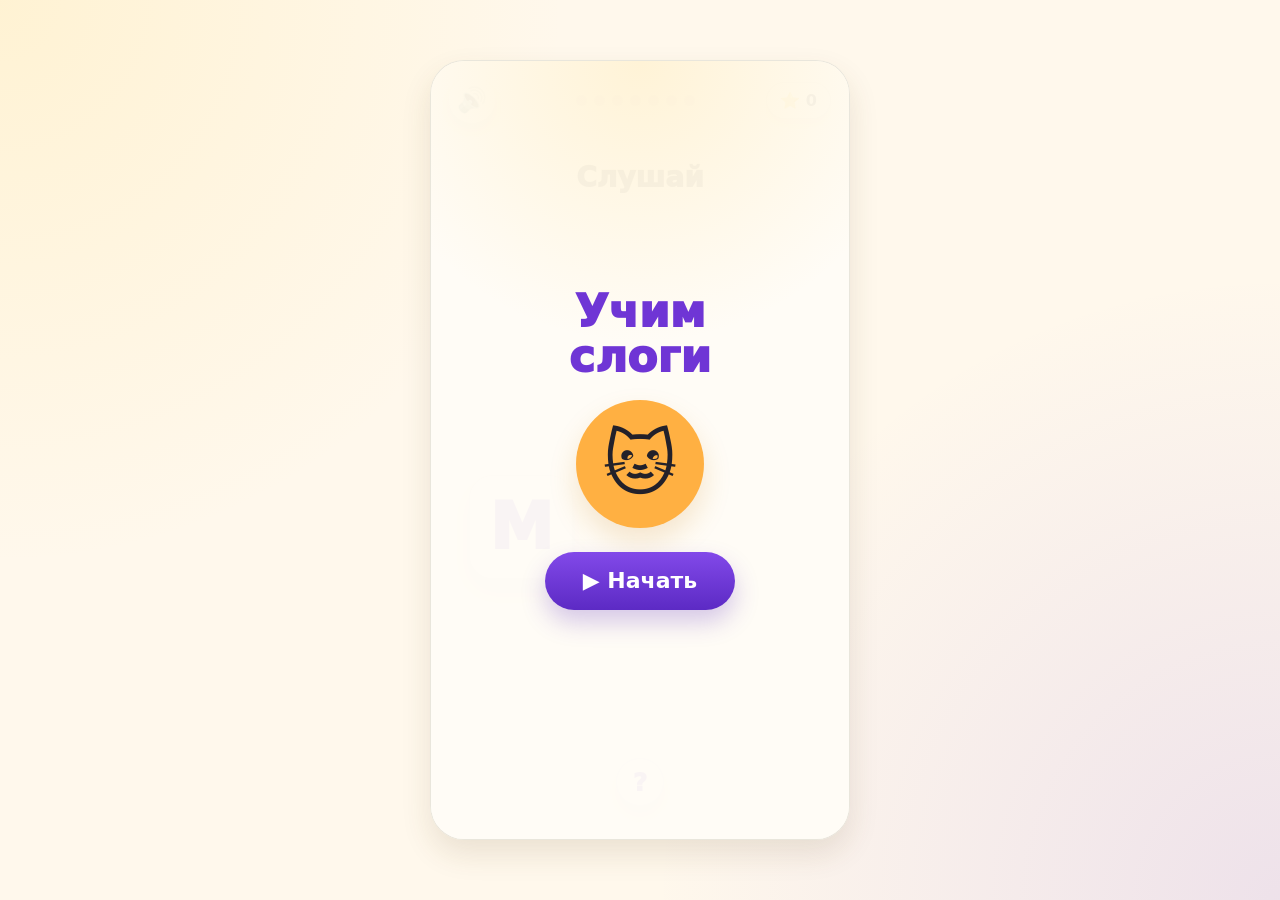
==== commit c9b57d40: "Fix stylesheet and script paths in index.html" ====
--- a/index.html
+++ b/index.html
@@ -4,7 +4,7 @@
   <meta charset="utf-8" />
   <meta name="viewport" content="width=device-width, initial-scale=1, viewport-fit=cover" />
   <title>Учим слоги — audio MVP v7</title>
-  <link rel="stylesheet" href="css/styles.css" />
+  <link rel="stylesheet" href="styles.css"/>
 </head>
 
 <body>
@@ -64,6 +64,6 @@
     </section>
   </main>
 
-<script src="js/app.js"></script>
+<script src="app.js"></script>
 </body>
 </html>
--- a/styles.css
+++ b/styles.css
@@ -0,0 +1,467 @@
+    :root {
+      --bg: #fff8ec;
+      --card: #ffffff;
+      --ink: #23212a;
+      --muted: #8a8494;
+      --purple: #6f35d5;
+      --purple-dark: #4c21a2;
+      --red: #f24a5b;
+      --blue: #3495e7;
+      --green: #30b864;
+      --yellow: #ffc83d;
+      --soft-shadow: 0 14px 30px rgba(92, 67, 25, .12);
+      --border: rgba(75, 57, 24, .12);
+    }
+
+    * { box-sizing: border-box; -webkit-tap-highlight-color: transparent; }
+
+    html, body {
+      margin: 0;
+      height: 100%;
+      overflow: hidden;
+      background:
+        radial-gradient(circle at top left, rgba(255, 222, 123, .22), transparent 36%),
+        radial-gradient(circle at bottom right, rgba(122, 75, 221, .13), transparent 40%),
+        var(--bg);
+      font-family: system-ui, -apple-system, BlinkMacSystemFont, "Segoe UI", sans-serif;
+      color: var(--ink);
+      user-select: none;
+      touch-action: none;
+    }
+
+    button {
+      font: inherit;
+      border: 0;
+      cursor: pointer;
+      touch-action: manipulation;
+    }
+
+    .app {
+      height: 100dvh;
+      width: 100vw;
+      display: grid;
+      place-items: center;
+      padding: 14px;
+    }
+
+    .screen {
+      width: min(420px, 100%);
+      height: min(780px, 100%);
+      min-height: 620px;
+      background: rgba(255, 254, 249, .86);
+      border: 1px solid var(--border);
+      border-radius: 34px;
+      box-shadow: var(--soft-shadow);
+      overflow: hidden;
+      position: relative;
+      display: flex;
+      flex-direction: column;
+    }
+
+    .topbar {
+      height: 72px;
+      display: grid;
+      grid-template-columns: 56px 1fr auto;
+      align-items: center;
+      gap: 10px;
+      padding: 14px 18px 8px;
+    }
+
+    .round-btn {
+      width: 46px;
+      height: 46px;
+      border-radius: 50%;
+      background: var(--card);
+      box-shadow: 0 7px 16px rgba(84, 49, 143, .14);
+      color: var(--purple);
+      font-size: 24px;
+      display: grid;
+      place-items: center;
+    }
+
+    .score {
+      background: var(--card);
+      border: 1px solid var(--border);
+      border-radius: 999px;
+      padding: 8px 13px;
+      font-weight: 800;
+      display: flex;
+      align-items: center;
+      gap: 6px;
+      box-shadow: 0 7px 14px rgba(84, 49, 143, .08);
+    }
+
+    .dots {
+      display: flex;
+      justify-content: center;
+      gap: 7px;
+    }
+
+    .dot {
+      width: 11px;
+      height: 11px;
+      border-radius: 999px;
+      background: #ded9e5;
+    }
+    .dot.done { background: var(--purple); }
+
+    .prompt {
+      text-align: center;
+      margin: 8px 22px 0;
+      min-height: 74px;
+      display: grid;
+      place-items: center;
+    }
+
+    .prompt-title {
+      font-size: 28px;
+      line-height: 1.1;
+      font-weight: 950;
+      color: var(--ink);
+    }
+
+
+    .playfield {
+      position: relative;
+      flex: 1;
+      min-height: 420px;
+      padding: 10px 22px 20px;
+    }
+
+    .source-wrap {
+      position: absolute;
+      left: 34px;
+      top: 50%;
+      transform: translateY(-50%);
+      width: 112px;
+      height: 112px;
+      display: grid;
+      place-items: center;
+      z-index: 20;
+    }
+
+    .source-wrap.dragging {
+      z-index: 80;
+    }
+
+    .letter-card {
+      width: 104px;
+      height: 104px;
+      border-radius: 24px;
+      background: var(--card);
+      box-shadow: 0 12px 24px rgba(43, 25, 72, .13);
+      border: 1px solid rgba(87, 65, 100, .08);
+      display: grid;
+      place-items: center;
+      font-size: 64px;
+      line-height: 1;
+      font-weight: 950;
+      cursor: grab;
+      position: relative;
+      z-index: 3;
+    }
+
+    .letter-card.dragging {
+      cursor: grabbing;
+      transform: scale(1.05);
+      z-index: 30;
+      box-shadow: 0 20px 40px rgba(43, 25, 72, .18);
+    }
+
+    .consonant { color: var(--purple); text-shadow: 0 2px 0 rgba(0,0,0,.04); }
+
+    .options {
+      position: absolute;
+      right: 34px;
+      top: 50%;
+      transform: translateY(-50%);
+      display: grid;
+      gap: 16px;
+      align-content: center;
+      z-index: 10;
+    }
+
+    .options.three {
+      gap: 10px;
+    }
+
+    .option {
+      width: 104px;
+      height: 104px;
+      border-radius: 24px;
+      background: var(--card);
+      box-shadow: 0 12px 24px rgba(43, 25, 72, .12);
+      border: 2px solid transparent;
+      display: grid;
+      place-items: center;
+      font-size: 64px;
+      line-height: 1;
+      font-weight: 950;
+      transition: transform .12s ease, border-color .12s ease, background .12s ease;
+    }
+
+    .option:nth-child(1) { color: var(--red); }
+    .option:nth-child(2) { color: var(--blue); }
+    .option:nth-child(3) { color: var(--green); }
+
+    .options.three .option {
+      width: 94px;
+      height: 94px;
+      font-size: 58px;
+    }
+
+    .option.hot {
+      transform: scale(1.06);
+      border-color: rgba(111, 53, 213, .35);
+      background: #fbf8ff;
+    }
+
+    .option.hint-hot {
+      transform: scale(1.08);
+      border-color: rgba(255, 200, 61, .95);
+      background: #fff7d6;
+      box-shadow: 0 16px 30px rgba(255, 200, 61, .24);
+    }
+
+    .hint {
+      position: absolute;
+      left: 26px;
+      right: 26px;
+      bottom: 20px;
+      min-height: 74px;
+      display: grid;
+      place-items: center;
+      pointer-events: none;
+      z-index: 70;
+    }
+
+    .hint-toggle {
+      width: 48px;
+      height: 48px;
+      border-radius: 50%;
+      background: var(--card);
+      color: var(--purple);
+      border: 1px solid rgba(111, 53, 213, .16);
+      font-size: 25px;
+      line-height: 1;
+      font-weight: 950;
+      display: grid;
+      place-items: center;
+      box-shadow: 0 10px 20px rgba(84, 49, 143, .12);
+      pointer-events: auto;
+      transition: transform .12s ease, background .12s ease, box-shadow .12s ease;
+    }
+
+    .hint-toggle:active,
+    .hint-toggle.hint-active {
+      transform: scale(.95);
+      background: #fbf8ff;
+      box-shadow: 0 6px 14px rgba(84, 49, 143, .10);
+    }
+
+    .hint-answer {
+      position: absolute;
+      left: 50%;
+      bottom: 60px;
+      transform: translateX(-50%);
+      min-width: 86px;
+      min-height: 50px;
+      padding: 9px 18px;
+      border-radius: 18px;
+      background: var(--card);
+      color: var(--purple-dark);
+      border: 1px solid rgba(87, 65, 100, .08);
+      box-shadow: 0 14px 28px rgba(43, 25, 72, .12);
+      font-size: 32px;
+      line-height: 1;
+      font-weight: 950;
+      letter-spacing: 2px;
+      display: grid;
+      place-items: center;
+      pointer-events: none;
+    }
+
+    .hint-answer[hidden] {
+      display: none !important;
+    }
+
+    .hint-answer.flash {
+      animation: hintFlash 1.35s ease both;
+    }
+
+    .result-card {
+      position: absolute;
+      left: 50%;
+      top: 135px;
+      transform: translateX(-50%);
+      min-width: 196px;
+      min-height: 130px;
+      padding: 20px 24px;
+      border-radius: 26px;
+      background: var(--card);
+      box-shadow: 0 16px 32px rgba(43, 25, 72, .14);
+      border: 1px solid rgba(87, 65, 100, .08);
+      display: none;
+      place-items: center;
+      text-align: center;
+      z-index: 50;
+    }
+
+    .result-card.show { display: grid; animation: pop .24s ease both; }
+
+    .result-syllable {
+      font-size: 74px;
+      line-height: 1;
+      font-weight: 950;
+      letter-spacing: 3px;
+      margin-bottom: 10px;
+    }
+    .result-syllable .c { color: var(--purple); }
+    .result-syllable .v1 { color: var(--red); }
+    .result-syllable .v2 { color: var(--blue); }
+    .result-syllable .v3 { color: var(--green); }
+
+    .result-text {
+      font-size: 20px;
+      font-weight: 850;
+    }
+
+    .result-text.good { color: var(--purple-dark); }
+    .result-text.bad { color: #cc4150; }
+
+    .star-burst {
+      position: absolute;
+      inset: 0;
+      pointer-events: none;
+      display: none;
+      z-index: 49;
+    }
+    .star-burst.show { display: block; }
+    .burst-star {
+      position: absolute;
+      font-size: 26px;
+      animation: twinkle .65s ease both;
+    }
+
+    .mini-pause, .start-screen {
+      position: absolute;
+      inset: 0;
+      z-index: 90;
+      background:
+        radial-gradient(circle at top, rgba(255, 211, 103, .22), transparent 35%),
+        rgba(255, 252, 246, .96);
+      display: grid;
+      place-items: center;
+      padding: 26px;
+      text-align: center;
+    }
+
+    .mini-pause[hidden], .start-screen[hidden] { display: none; }
+
+    .start-title, .pause-title {
+      font-size: 44px;
+      line-height: 1.02;
+      font-weight: 950;
+      color: var(--purple);
+      margin: 0 0 20px;
+    }
+
+    .cat {
+      width: 128px;
+      height: 128px;
+      border-radius: 50%;
+      background: #ffb042;
+      display: grid;
+      place-items: center;
+      font-size: 72px;
+      margin: 8px auto 24px;
+      box-shadow: 0 14px 28px rgba(198, 125, 17, .18);
+    }
+
+    .primary {
+      min-width: 190px;
+      min-height: 58px;
+      border-radius: 999px;
+      padding: 15px 28px;
+      background: linear-gradient(180deg, #8249e9, #5c2ac4);
+      color: white;
+      font-size: 22px;
+      font-weight: 850;
+      box-shadow: 0 12px 24px rgba(89, 43, 189, .25);
+    }
+
+    .primary:disabled {
+      opacity: .72;
+      cursor: default;
+      transform: none;
+    }
+
+    .secondary-row {
+      display: flex;
+      gap: 12px;
+      justify-content: center;
+      flex-wrap: wrap;
+    }
+
+    .secondary {
+      min-height: 48px;
+      border-radius: 999px;
+      padding: 12px 18px;
+      background: var(--card);
+      color: var(--purple-dark);
+      font-weight: 850;
+      box-shadow: 0 8px 18px rgba(84, 49, 143, .12);
+    }
+
+    .pause-score {
+      display: inline-flex;
+      align-items: center;
+      justify-content: center;
+      gap: 8px;
+      background: white;
+      border: 1px solid var(--border);
+      border-radius: 26px;
+      padding: 15px 24px;
+      font-size: 34px;
+      font-weight: 950;
+      margin-bottom: 28px;
+      box-shadow: 0 10px 22px rgba(43, 25, 72, .10);
+    }
+
+    .screen.shake { animation: shake .28s ease both; }
+
+    @keyframes pop {
+      from { opacity: 0; transform: translateX(-50%) scale(.86); }
+      to { opacity: 1; transform: translateX(-50%) scale(1); }
+    }
+
+    @keyframes twinkle {
+      from { opacity: 0; transform: scale(.4) translateY(10px); }
+      45% { opacity: 1; }
+      to { opacity: 0; transform: scale(1.25) translateY(-12px); }
+    }
+
+    @keyframes hintFlash {
+      from { opacity: 0; transform: translateX(-50%) translateY(8px) scale(.9); }
+      15% { opacity: 1; transform: translateX(-50%) translateY(0) scale(1); }
+      78% { opacity: 1; transform: translateX(-50%) translateY(0) scale(1); }
+      to { opacity: 0; transform: translateX(-50%) translateY(-6px) scale(.96); }
+    }
+
+    @keyframes shake {
+      0%, 100% { transform: translateX(0); }
+      25% { transform: translateX(-5px); }
+      50% { transform: translateX(5px); }
+      75% { transform: translateX(-3px); }
+    }
+
+    @media (max-height: 680px) {
+      .screen { min-height: 560px; }
+      .prompt { margin-top: 4px; min-height: 58px; }
+      .prompt-title { font-size: 25px; }
+      .letter-card, .option { width: 92px; height: 92px; font-size: 58px; }
+      .options.three .option { width: 84px; height: 84px; font-size: 52px; }
+      .options.three { gap: 8px; }
+      .source-wrap { width: 96px; height: 96px; }
+      .result-card { top: 104px; }
+    }
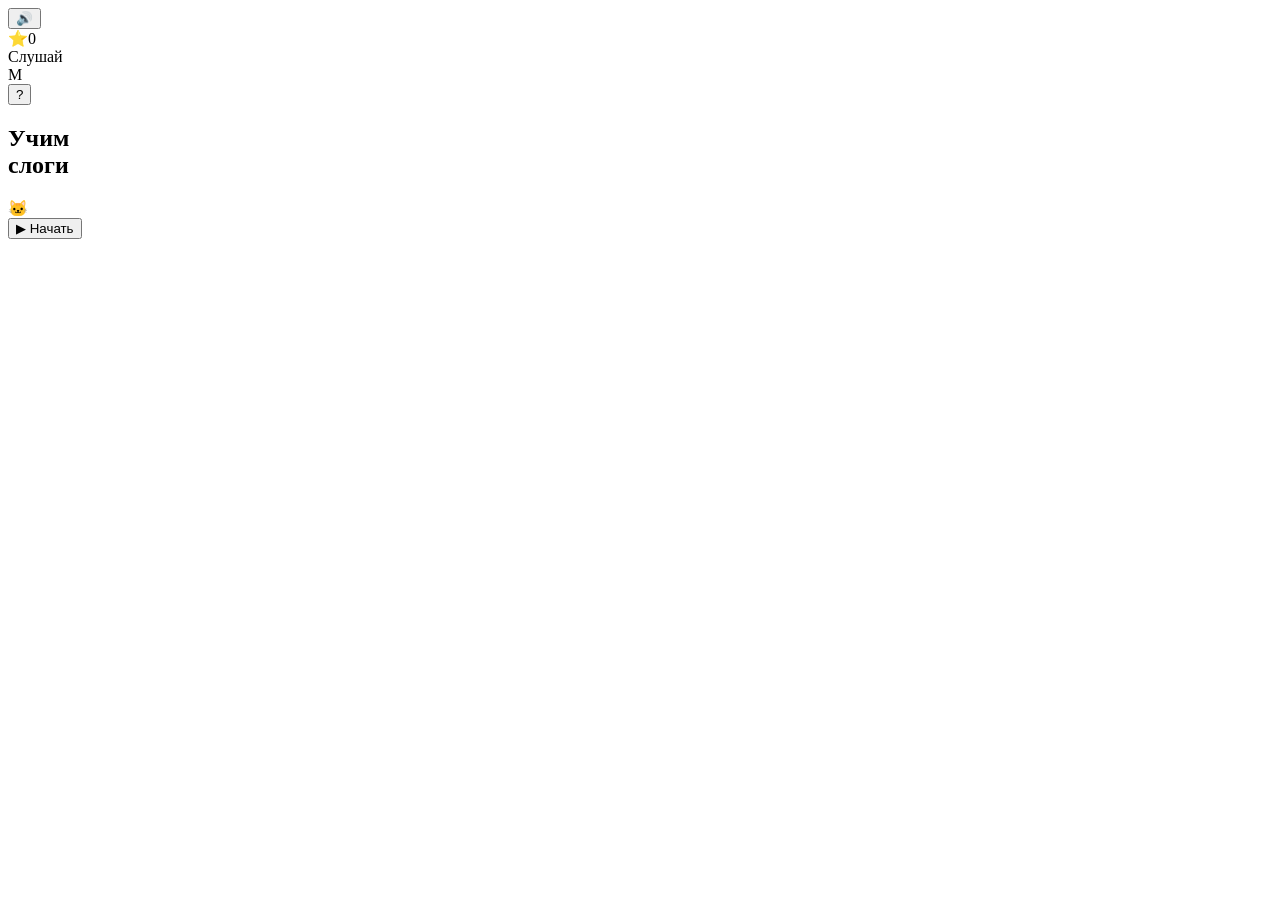
==== commit 0742680d: "Add files via upload" ====
--- a/index.html
+++ b/index.html
@@ -4,7 +4,7 @@
   <meta charset="utf-8" />
   <meta name="viewport" content="width=device-width, initial-scale=1, viewport-fit=cover" />
   <title>Учим слоги — audio MVP v7</title>
-  <link rel="stylesheet" href="styles.css"/>
+  <link rel="stylesheet" href="css/styles.css" />
 </head>
 
 <body>
@@ -64,6 +64,10 @@
     </section>
   </main>
 
-<script src="app.js"></script>
+  <script src="js/config.js"></script>
+  <script src="js/audio.js"></script>
+  <script src="js/game.js"></script>
+  <script src="js/drag.js"></script>
+  <script src="js/main.js"></script>
 </body>
 </html>
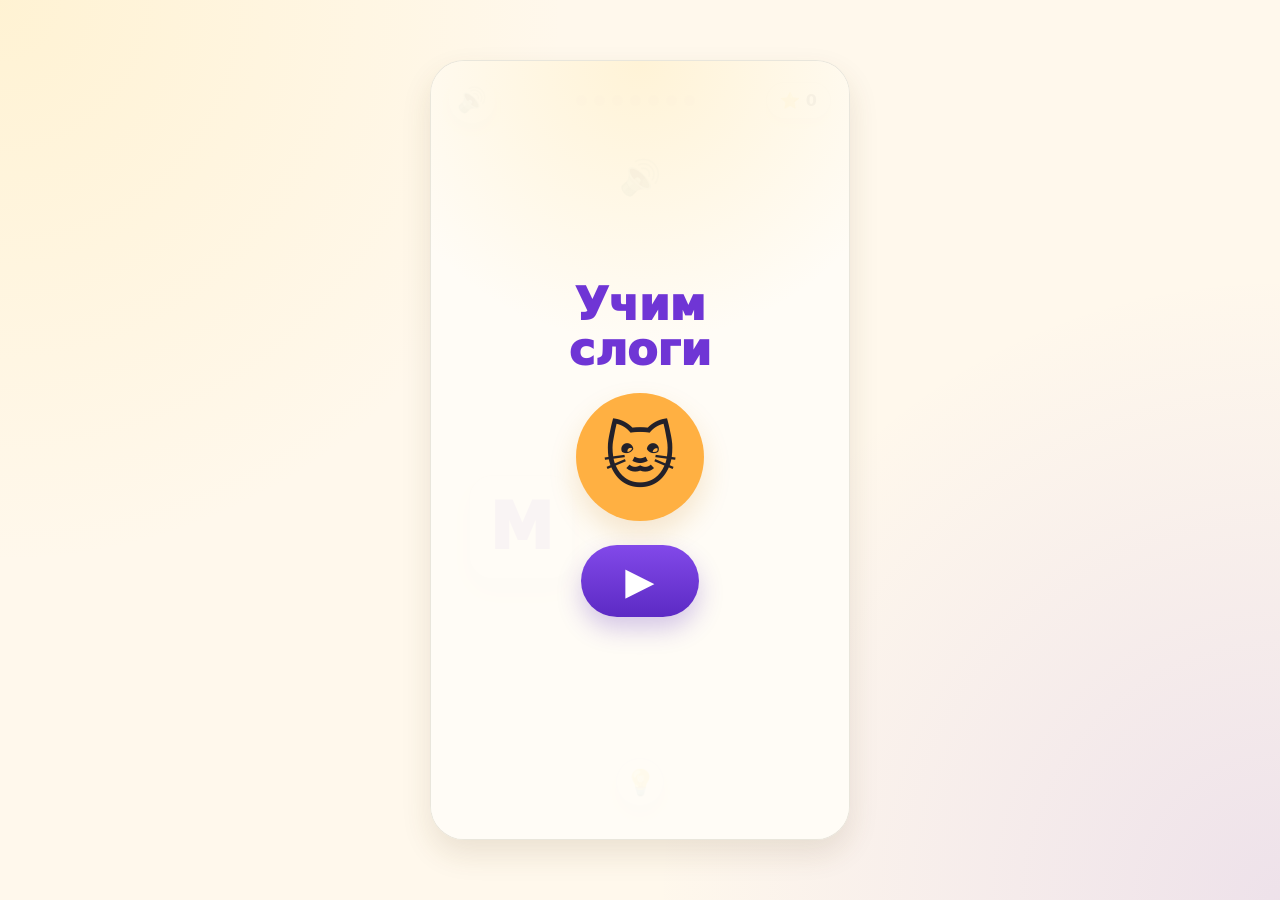
==== commit dd372bfd: "v8.1" ====
--- a/index.html
+++ b/index.html
@@ -11,13 +11,13 @@
   <main class="app">
     <section class="screen" id="screen">
       <div class="topbar">
-        <button class="round-btn" id="speakBtn" aria-label="Повторить задание">🔊</button>
+        <button class="round-btn" id="speakBtn" type="button" aria-label="Слушай / повторить задание"><span aria-hidden="true">🔊</span><span class="sr-only">Слушай / повторить задание</span></button>
         <div class="dots" id="dots" aria-hidden="true"></div>
         <div class="score" aria-label="Звёзды"><span>⭐</span><span id="score">0</span></div>
       </div>
 
       <div class="prompt" id="prompt">
-        <div class="prompt-title">Слушай</div>
+        <div class="prompt-title" aria-label="Слушай"><span aria-hidden="true">🔊</span><span class="sr-only">Слушай</span></div>
       </div>
 
       <div class="playfield" id="playfield">
@@ -28,7 +28,7 @@
         <div class="options" id="options"></div>
 
         <div class="hint" id="hint">
-          <button class="hint-toggle" id="hintToggle" type="button" aria-label="Подсказка" aria-expanded="false">?</button>
+          <button class="hint-toggle" id="hintToggle" type="button" aria-label="Подсказка" aria-expanded="false"><span aria-hidden="true">💡</span><span class="sr-only">Подсказка</span></button>
           <div class="hint-answer" id="hintAnswer" hidden></div>
         </div>
 
@@ -46,7 +46,7 @@
         <div>
           <h1 class="start-title">Учим<br>слоги</h1>
           <div class="cat">🐱</div>
-          <button class="primary" id="startBtn">▶ Начать</button>
+          <button class="primary icon-only start-action" id="startBtn" type="button" aria-label="Начать"><span aria-hidden="true">▶</span><span class="sr-only">Начать</span></button>
         </div>
       </div>
 
@@ -56,8 +56,8 @@
           <div class="cat">🐱</div>
           <div class="pause-score"><span>⭐</span><span id="pauseScore">0</span></div>
           <div class="secondary-row">
-            <button class="secondary" id="againBtn">↻ Ещё раз</button>
-            <button class="primary" id="continueBtn">Дальше</button>
+            <button class="secondary icon-only" id="againBtn" type="button" aria-label="Ещё раз"><span aria-hidden="true">↻</span><span class="sr-only">Ещё раз</span></button>
+            <button class="primary icon-only" id="continueBtn" type="button" aria-label="Дальше"><span aria-hidden="true">➜</span><span class="sr-only">Дальше</span></button>
           </div>
         </div>
       </div>
--- a/css/styles.css
+++ b/css/styles.css
@@ -0,0 +1,525 @@
+    :root {
+      --bg: #fff8ec;
+      --card: #ffffff;
+      --ink: #23212a;
+      --muted: #8a8494;
+      --purple: #6f35d5;
+      --purple-dark: #4c21a2;
+      --red: #f24a5b;
+      --blue: #3495e7;
+      --green: #30b864;
+      --yellow: #ffc83d;
+      --soft-shadow: 0 14px 30px rgba(92, 67, 25, .12);
+      --border: rgba(75, 57, 24, .12);
+    }
+
+    * { box-sizing: border-box; -webkit-tap-highlight-color: transparent; }
+
+    html, body {
+      margin: 0;
+      height: 100%;
+      overflow: hidden;
+      background:
+        radial-gradient(circle at top left, rgba(255, 222, 123, .22), transparent 36%),
+        radial-gradient(circle at bottom right, rgba(122, 75, 221, .13), transparent 40%),
+        var(--bg);
+      font-family: system-ui, -apple-system, BlinkMacSystemFont, "Segoe UI", sans-serif;
+      color: var(--ink);
+      user-select: none;
+      touch-action: none;
+    }
+
+    button {
+      font: inherit;
+      border: 0;
+      cursor: pointer;
+      touch-action: manipulation;
+    }
+
+    .sr-only {
+      position: absolute;
+      width: 1px;
+      height: 1px;
+      padding: 0;
+      margin: -1px;
+      overflow: hidden;
+      clip: rect(0, 0, 0, 0);
+      white-space: nowrap;
+      border: 0;
+    }
+
+
+    .app {
+      height: 100dvh;
+      width: 100vw;
+      display: grid;
+      place-items: center;
+      padding: 14px;
+    }
+
+    .screen {
+      width: min(420px, 100%);
+      height: min(780px, 100%);
+      min-height: 620px;
+      background: rgba(255, 254, 249, .86);
+      border: 1px solid var(--border);
+      border-radius: 34px;
+      box-shadow: var(--soft-shadow);
+      overflow: hidden;
+      position: relative;
+      display: flex;
+      flex-direction: column;
+    }
+
+    .topbar {
+      height: 72px;
+      display: grid;
+      grid-template-columns: 56px 1fr auto;
+      align-items: center;
+      gap: 10px;
+      padding: 14px 18px 8px;
+    }
+
+    .round-btn {
+      width: 46px;
+      height: 46px;
+      border-radius: 50%;
+      background: var(--card);
+      box-shadow: 0 7px 16px rgba(84, 49, 143, .14);
+      color: var(--purple);
+      font-size: 24px;
+      display: grid;
+      place-items: center;
+    }
+
+    .score {
+      background: var(--card);
+      border: 1px solid var(--border);
+      border-radius: 999px;
+      padding: 8px 13px;
+      font-weight: 800;
+      display: flex;
+      align-items: center;
+      gap: 6px;
+      box-shadow: 0 7px 14px rgba(84, 49, 143, .08);
+    }
+
+    .dots {
+      display: flex;
+      justify-content: center;
+      gap: 7px;
+    }
+
+    .dot {
+      width: 11px;
+      height: 11px;
+      border-radius: 999px;
+      background: #ded9e5;
+    }
+    .dot.done { background: var(--purple); }
+
+    .prompt {
+      text-align: center;
+      margin: 8px 22px 0;
+      min-height: 74px;
+      display: grid;
+      place-items: center;
+    }
+
+    .prompt-title {
+      font-size: 34px;
+      line-height: 1.1;
+      font-weight: 950;
+      color: var(--purple);
+      display: grid;
+      place-items: center;
+    }
+
+
+    .playfield {
+      position: relative;
+      flex: 1;
+      min-height: 420px;
+      padding: 10px 22px 20px;
+    }
+
+    .source-wrap {
+      position: absolute;
+      left: 34px;
+      top: 50%;
+      transform: translateY(-50%);
+      width: 112px;
+      height: 112px;
+      display: grid;
+      place-items: center;
+      z-index: 20;
+    }
+
+    .source-wrap.dragging {
+      z-index: 80;
+    }
+
+    .letter-card {
+      width: 104px;
+      height: 104px;
+      border-radius: 24px;
+      background: var(--card);
+      box-shadow: 0 12px 24px rgba(43, 25, 72, .13);
+      border: 1px solid rgba(87, 65, 100, .08);
+      display: grid;
+      place-items: center;
+      font-size: 64px;
+      line-height: 1;
+      font-weight: 950;
+      cursor: grab;
+      position: relative;
+      z-index: 3;
+    }
+
+    .letter-card.dragging {
+      cursor: grabbing;
+      transform: scale(1.05);
+      z-index: 30;
+      box-shadow: 0 20px 40px rgba(43, 25, 72, .18);
+    }
+
+    .consonant { color: var(--purple); text-shadow: 0 2px 0 rgba(0,0,0,.04); }
+
+    .options {
+      position: absolute;
+      right: 34px;
+      top: 50%;
+      transform: translateY(-50%);
+      display: grid;
+      gap: 16px;
+      align-content: center;
+      z-index: 10;
+    }
+
+    .options.three {
+      gap: 10px;
+    }
+
+    .option {
+      width: 104px;
+      height: 104px;
+      border-radius: 24px;
+      background: var(--card);
+      box-shadow: 0 12px 24px rgba(43, 25, 72, .12);
+      border: 2px solid transparent;
+      display: grid;
+      place-items: center;
+      font-size: 64px;
+      line-height: 1;
+      font-weight: 950;
+      transition: transform .12s ease, border-color .12s ease, background .12s ease;
+    }
+
+    .option:nth-child(1) { color: var(--red); }
+    .option:nth-child(2) { color: var(--blue); }
+    .option:nth-child(3) { color: var(--green); }
+
+    .options.three .option {
+      width: 94px;
+      height: 94px;
+      font-size: 58px;
+    }
+
+    .option.hot {
+      transform: scale(1.06);
+      border-color: rgba(111, 53, 213, .35);
+      background: #fbf8ff;
+    }
+
+    .option.hint-hot {
+      transform: scale(1.08);
+      border-color: rgba(255, 200, 61, .95);
+      background: #fff7d6;
+      box-shadow: 0 16px 30px rgba(255, 200, 61, .24);
+    }
+
+    .option.wrong-bounce {
+      border-color: rgba(242, 74, 91, .85);
+      background: #fff1f3;
+      animation: wrongBounce .42s ease both;
+    }
+
+    .option.correct-flash {
+      border-color: rgba(255, 200, 61, .95);
+      background: #fff7d6;
+      box-shadow: 0 16px 30px rgba(255, 200, 61, .24);
+      animation: correctFlash .9s ease both;
+    }
+
+    .hint {
+      position: absolute;
+      left: 26px;
+      right: 26px;
+      bottom: 20px;
+      min-height: 74px;
+      display: grid;
+      place-items: center;
+      pointer-events: none;
+      z-index: 70;
+    }
+
+    .hint-toggle {
+      width: 48px;
+      height: 48px;
+      border-radius: 50%;
+      background: var(--card);
+      color: var(--purple);
+      border: 1px solid rgba(111, 53, 213, .16);
+      font-size: 25px;
+      line-height: 1;
+      font-weight: 950;
+      display: grid;
+      place-items: center;
+      box-shadow: 0 10px 20px rgba(84, 49, 143, .12);
+      pointer-events: auto;
+      transition: transform .12s ease, background .12s ease, box-shadow .12s ease;
+    }
+
+    .hint-toggle:active,
+    .hint-toggle.hint-active {
+      transform: scale(.95);
+      background: #fbf8ff;
+      box-shadow: 0 6px 14px rgba(84, 49, 143, .10);
+    }
+
+    .hint-answer {
+      position: absolute;
+      left: 50%;
+      bottom: 60px;
+      transform: translateX(-50%);
+      min-width: 86px;
+      min-height: 50px;
+      padding: 9px 18px;
+      border-radius: 18px;
+      background: var(--card);
+      color: var(--purple-dark);
+      border: 1px solid rgba(87, 65, 100, .08);
+      box-shadow: 0 14px 28px rgba(43, 25, 72, .12);
+      font-size: 32px;
+      line-height: 1;
+      font-weight: 950;
+      letter-spacing: 2px;
+      display: grid;
+      place-items: center;
+      pointer-events: none;
+    }
+
+    .hint-answer[hidden] {
+      display: none !important;
+    }
+
+    .hint-answer.flash {
+      animation: hintFlash 1.35s ease both;
+    }
+
+    .result-card {
+      position: absolute;
+      left: 50%;
+      top: 135px;
+      transform: translateX(-50%);
+      min-width: 196px;
+      min-height: 130px;
+      padding: 20px 24px;
+      border-radius: 26px;
+      background: var(--card);
+      box-shadow: 0 16px 32px rgba(43, 25, 72, .14);
+      border: 1px solid rgba(87, 65, 100, .08);
+      display: none;
+      place-items: center;
+      text-align: center;
+      z-index: 50;
+    }
+
+    .result-card.show { display: grid; animation: pop .24s ease both; }
+
+    .result-syllable {
+      font-size: 74px;
+      line-height: 1;
+      font-weight: 950;
+      letter-spacing: 3px;
+      margin-bottom: 10px;
+    }
+    .result-syllable .c { color: var(--purple); }
+    .result-syllable .v1 { color: var(--red); }
+    .result-syllable .v2 { color: var(--blue); }
+    .result-syllable .v3 { color: var(--green); }
+
+    .result-text {
+      font-size: 20px;
+      font-weight: 850;
+    }
+
+    .result-text.good { color: var(--purple-dark); }
+    .result-text.bad { color: #cc4150; }
+
+    .star-burst {
+      position: absolute;
+      inset: 0;
+      pointer-events: none;
+      display: none;
+      z-index: 49;
+    }
+    .star-burst.show { display: block; }
+    .burst-star {
+      position: absolute;
+      font-size: 26px;
+      animation: twinkle .65s ease both;
+    }
+
+    .mini-pause, .start-screen {
+      position: absolute;
+      inset: 0;
+      z-index: 90;
+      background:
+        radial-gradient(circle at top, rgba(255, 211, 103, .22), transparent 35%),
+        rgba(255, 252, 246, .96);
+      display: grid;
+      place-items: center;
+      padding: 26px;
+      text-align: center;
+    }
+
+    .mini-pause[hidden], .start-screen[hidden] { display: none; }
+
+    .start-title, .pause-title {
+      font-size: 44px;
+      line-height: 1.02;
+      font-weight: 950;
+      color: var(--purple);
+      margin: 0 0 20px;
+    }
+
+    .cat {
+      width: 128px;
+      height: 128px;
+      border-radius: 50%;
+      background: #ffb042;
+      display: grid;
+      place-items: center;
+      font-size: 72px;
+      margin: 8px auto 24px;
+      box-shadow: 0 14px 28px rgba(198, 125, 17, .18);
+    }
+
+    .primary {
+      min-width: 190px;
+      min-height: 58px;
+      border-radius: 999px;
+      padding: 15px 28px;
+      background: linear-gradient(180deg, #8249e9, #5c2ac4);
+      color: white;
+      font-size: 22px;
+      font-weight: 850;
+      box-shadow: 0 12px 24px rgba(89, 43, 189, .25);
+    }
+
+    .icon-only {
+      min-width: 78px;
+      min-height: 58px;
+      padding: 12px 22px;
+      font-size: 31px;
+      line-height: 1;
+      display: inline-grid;
+      place-items: center;
+    }
+
+    .start-action.icon-only {
+      min-width: 118px;
+      min-height: 72px;
+      font-size: 38px;
+    }
+
+    .primary:disabled {
+      opacity: .72;
+      cursor: default;
+      transform: none;
+    }
+
+    .secondary-row {
+      display: flex;
+      gap: 12px;
+      justify-content: center;
+      flex-wrap: wrap;
+    }
+
+    .secondary {
+      min-height: 48px;
+      border-radius: 999px;
+      padding: 12px 18px;
+      background: var(--card);
+      color: var(--purple-dark);
+      font-weight: 850;
+      box-shadow: 0 8px 18px rgba(84, 49, 143, .12);
+    }
+
+    .pause-score {
+      display: inline-flex;
+      align-items: center;
+      justify-content: center;
+      gap: 8px;
+      background: white;
+      border: 1px solid var(--border);
+      border-radius: 26px;
+      padding: 15px 24px;
+      font-size: 34px;
+      font-weight: 950;
+      margin-bottom: 28px;
+      box-shadow: 0 10px 22px rgba(43, 25, 72, .10);
+    }
+
+    .screen.shake { animation: shake .28s ease both; }
+
+    @keyframes pop {
+      from { opacity: 0; transform: translateX(-50%) scale(.86); }
+      to { opacity: 1; transform: translateX(-50%) scale(1); }
+    }
+
+    @keyframes twinkle {
+      from { opacity: 0; transform: scale(.4) translateY(10px); }
+      45% { opacity: 1; }
+      to { opacity: 0; transform: scale(1.25) translateY(-12px); }
+    }
+
+    @keyframes hintFlash {
+      from { opacity: 0; transform: translateX(-50%) translateY(8px) scale(.9); }
+      15% { opacity: 1; transform: translateX(-50%) translateY(0) scale(1); }
+      78% { opacity: 1; transform: translateX(-50%) translateY(0) scale(1); }
+      to { opacity: 0; transform: translateX(-50%) translateY(-6px) scale(.96); }
+    }
+
+    @keyframes shake {
+      0%, 100% { transform: translateX(0); }
+      25% { transform: translateX(-5px); }
+      50% { transform: translateX(5px); }
+      75% { transform: translateX(-3px); }
+    }
+
+    @keyframes wrongBounce {
+      0%, 100% { transform: translateX(0) scale(1); }
+      25% { transform: translateX(10px) scale(1.03); }
+      50% { transform: translateX(-8px) scale(1.03); }
+      75% { transform: translateX(4px) scale(1.01); }
+    }
+
+    @keyframes correctFlash {
+      0% { transform: scale(1); }
+      28% { transform: scale(1.10); }
+      64% { transform: scale(1.06); }
+      100% { transform: scale(1); }
+    }
+
+    @media (max-height: 680px) {
+      .screen { min-height: 560px; }
+      .prompt { margin-top: 4px; min-height: 58px; }
+      .prompt-title { font-size: 25px; }
+      .letter-card, .option { width: 92px; height: 92px; font-size: 58px; }
+      .options.three .option { width: 84px; height: 84px; font-size: 52px; }
+      .options.three { gap: 8px; }
+      .source-wrap { width: 96px; height: 96px; }
+      .result-card { top: 104px; }
+    }
